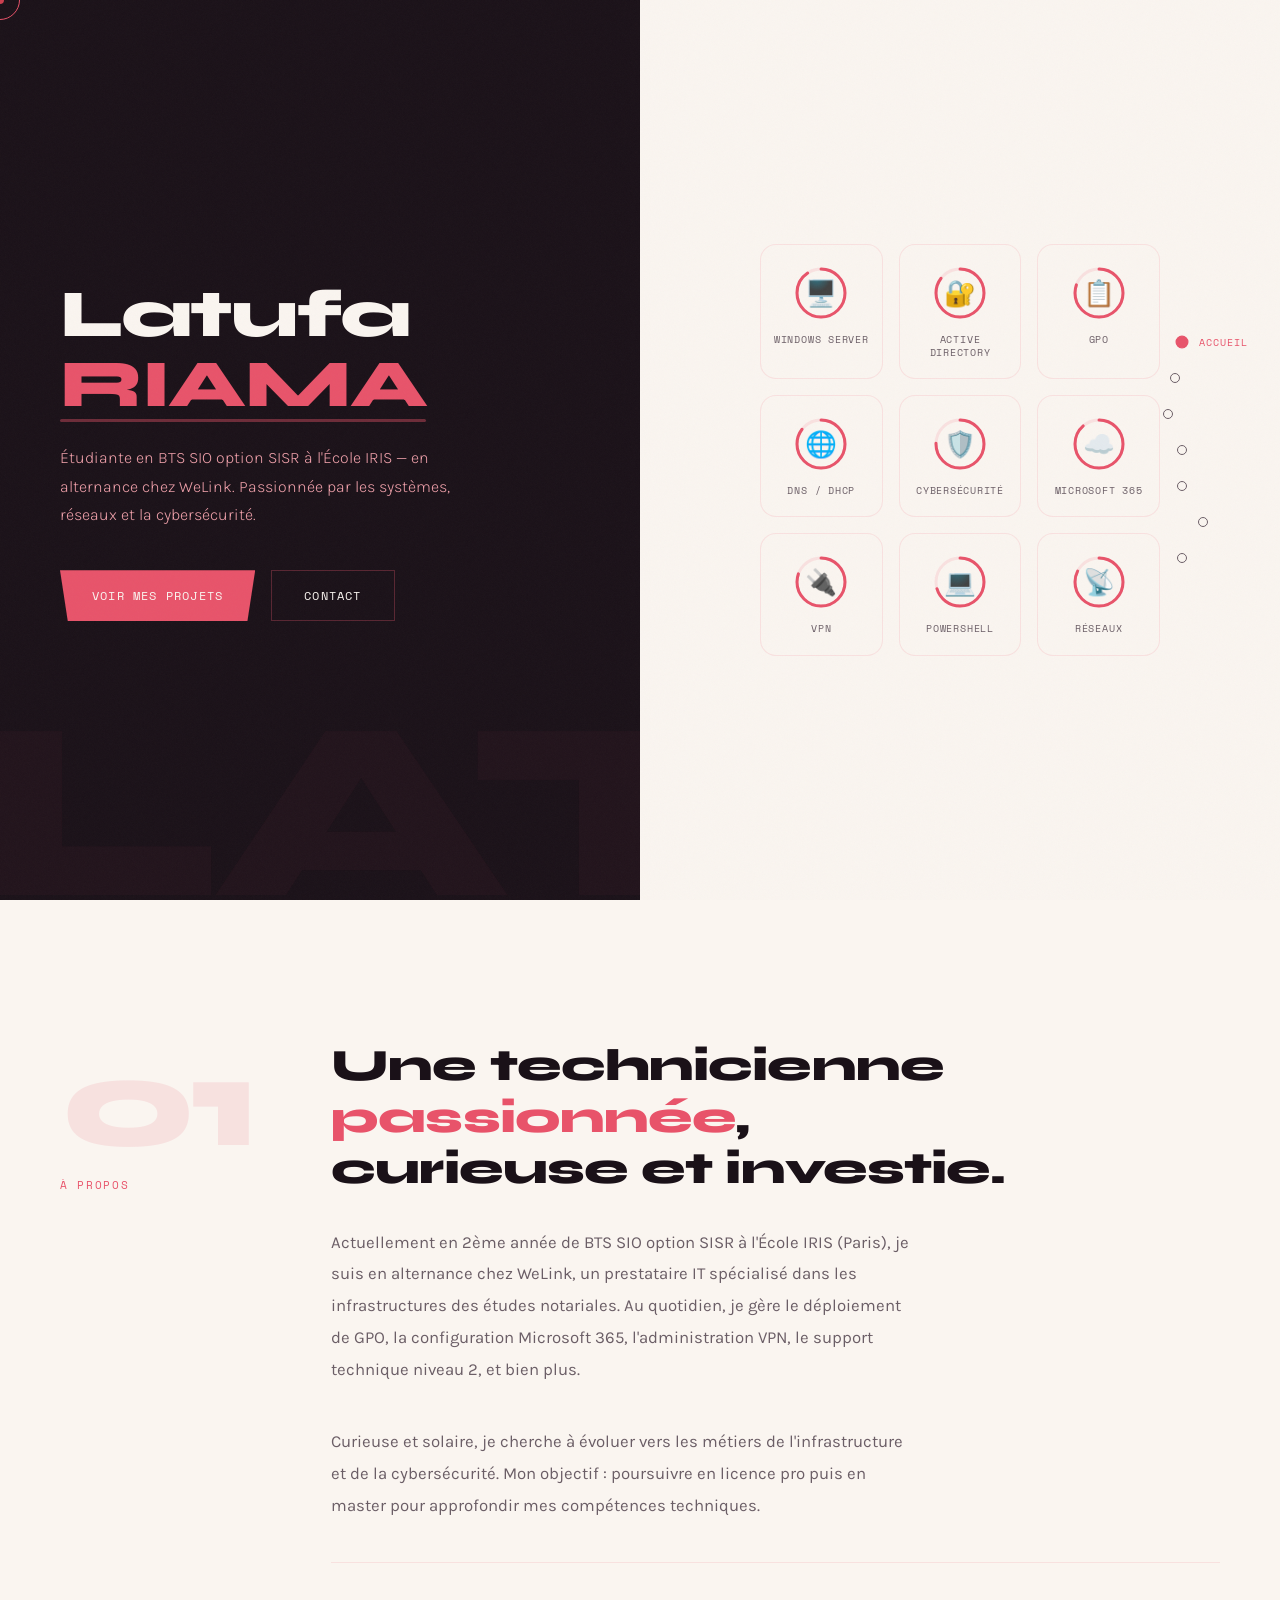
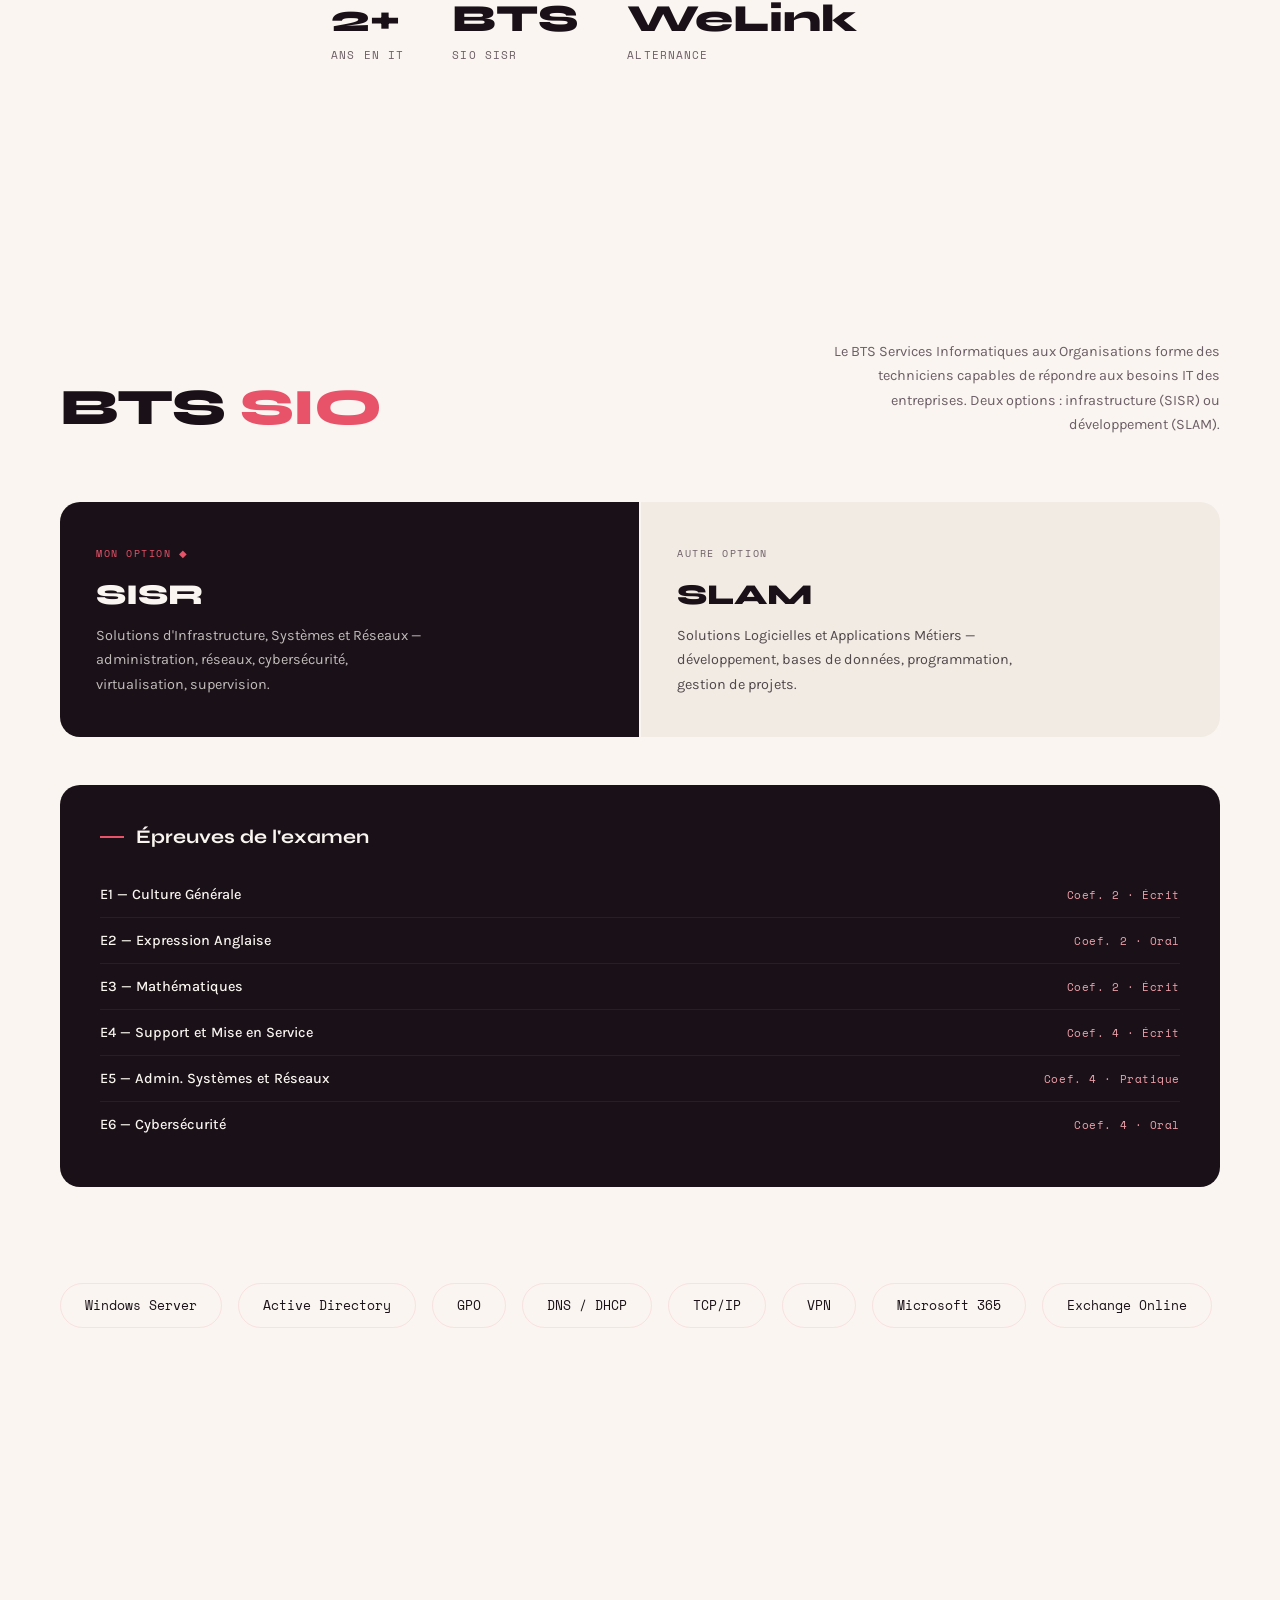
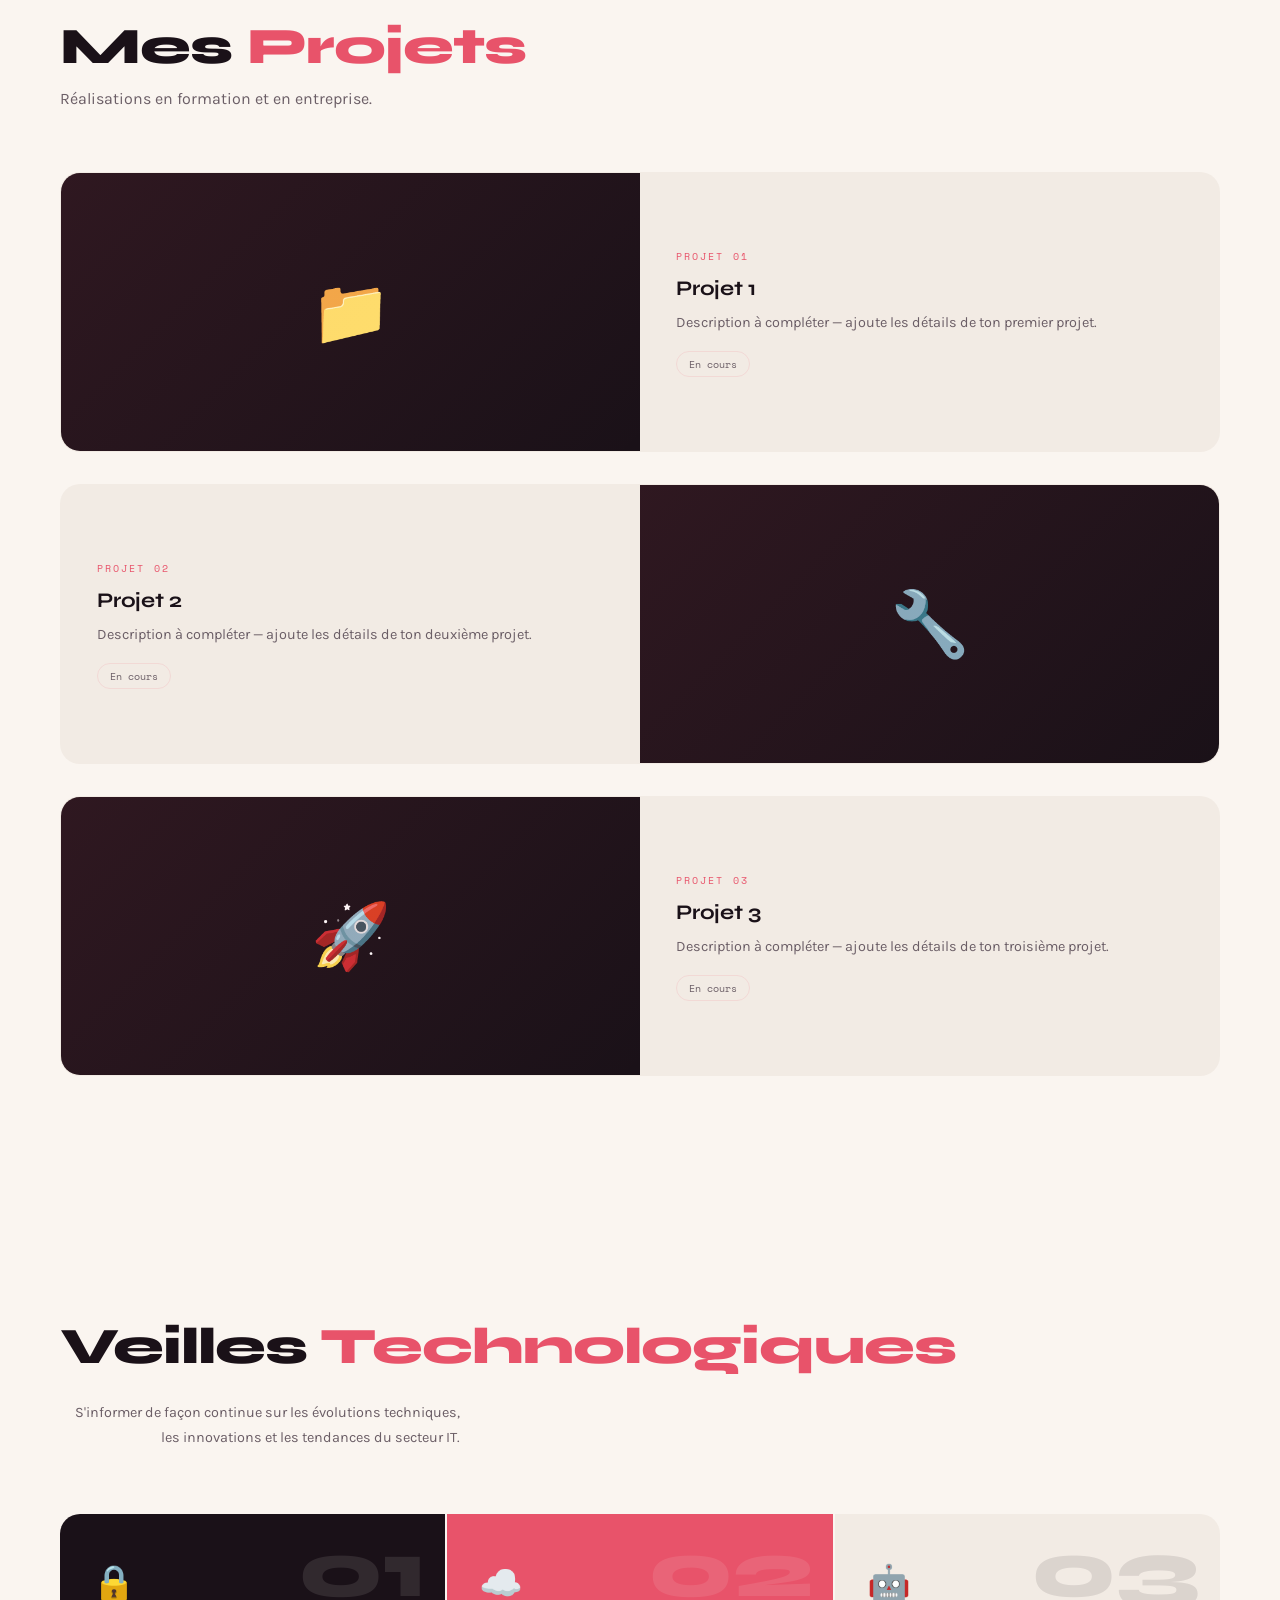
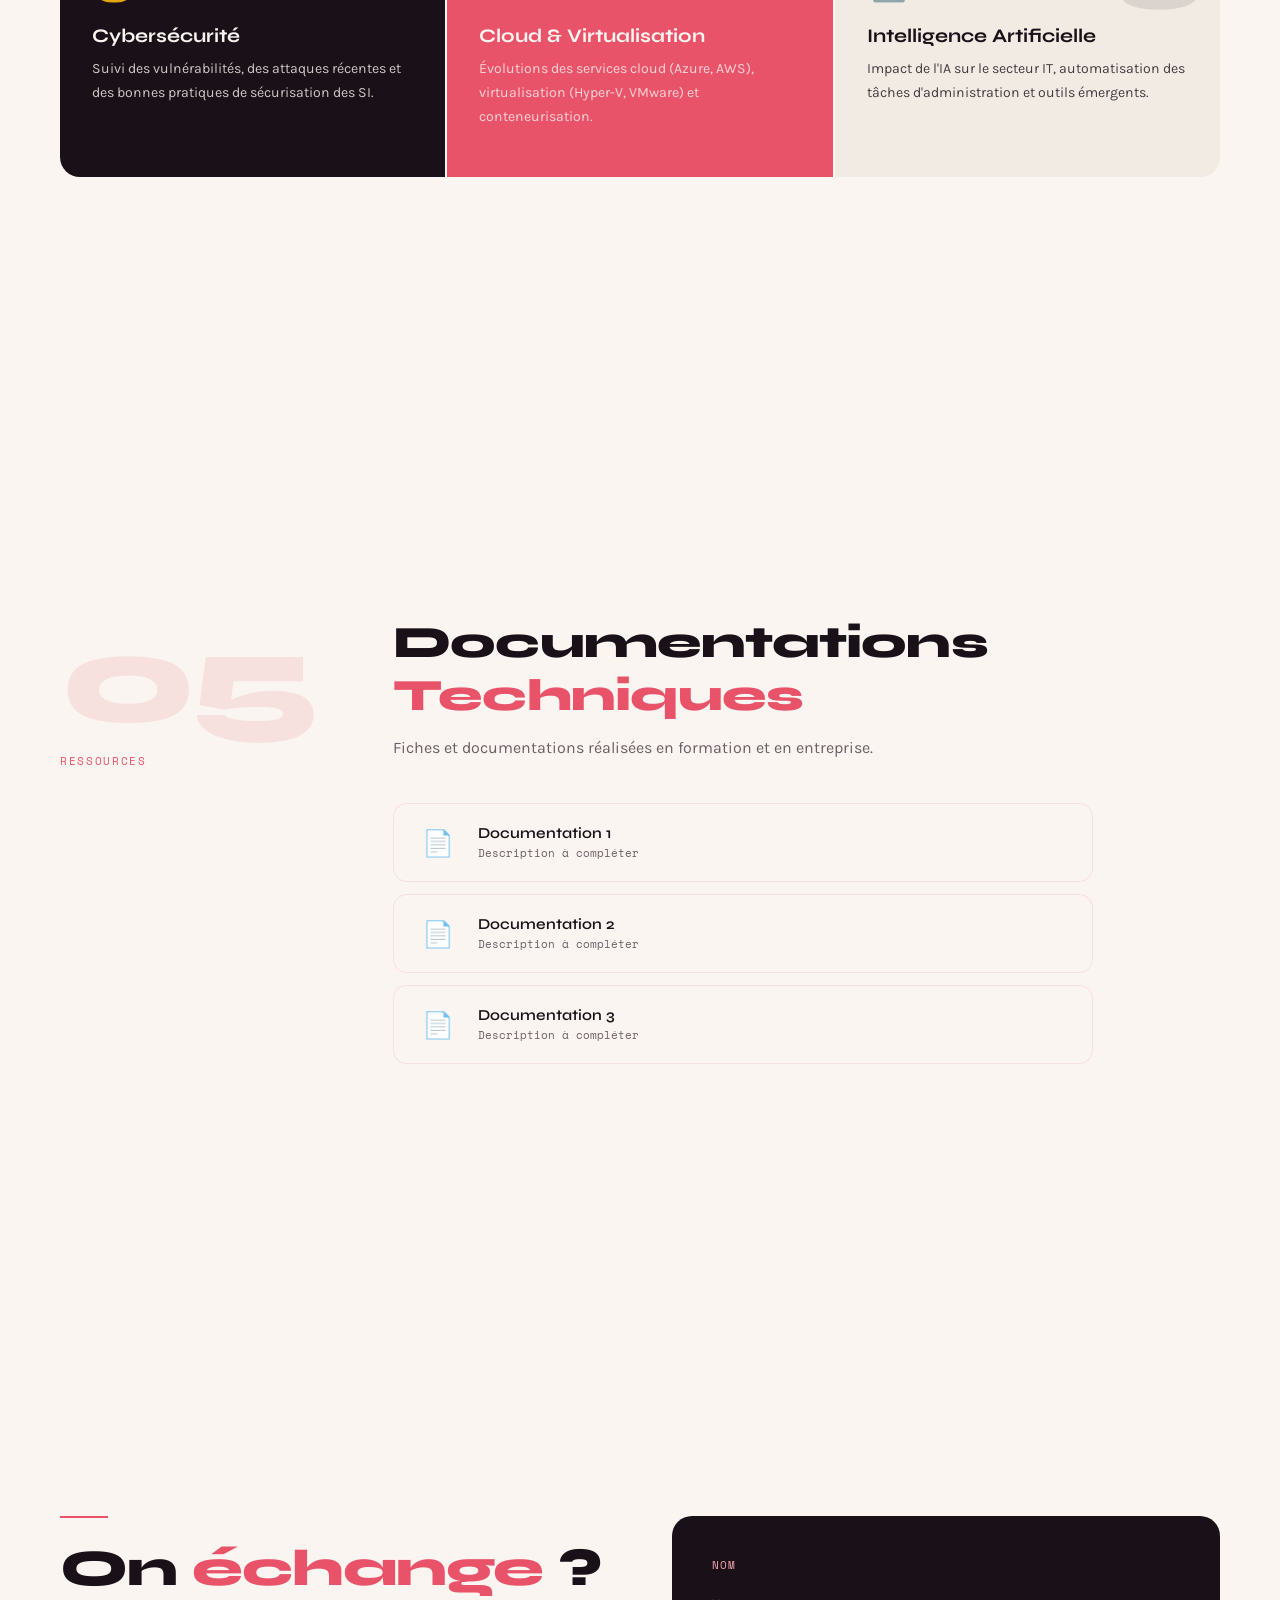
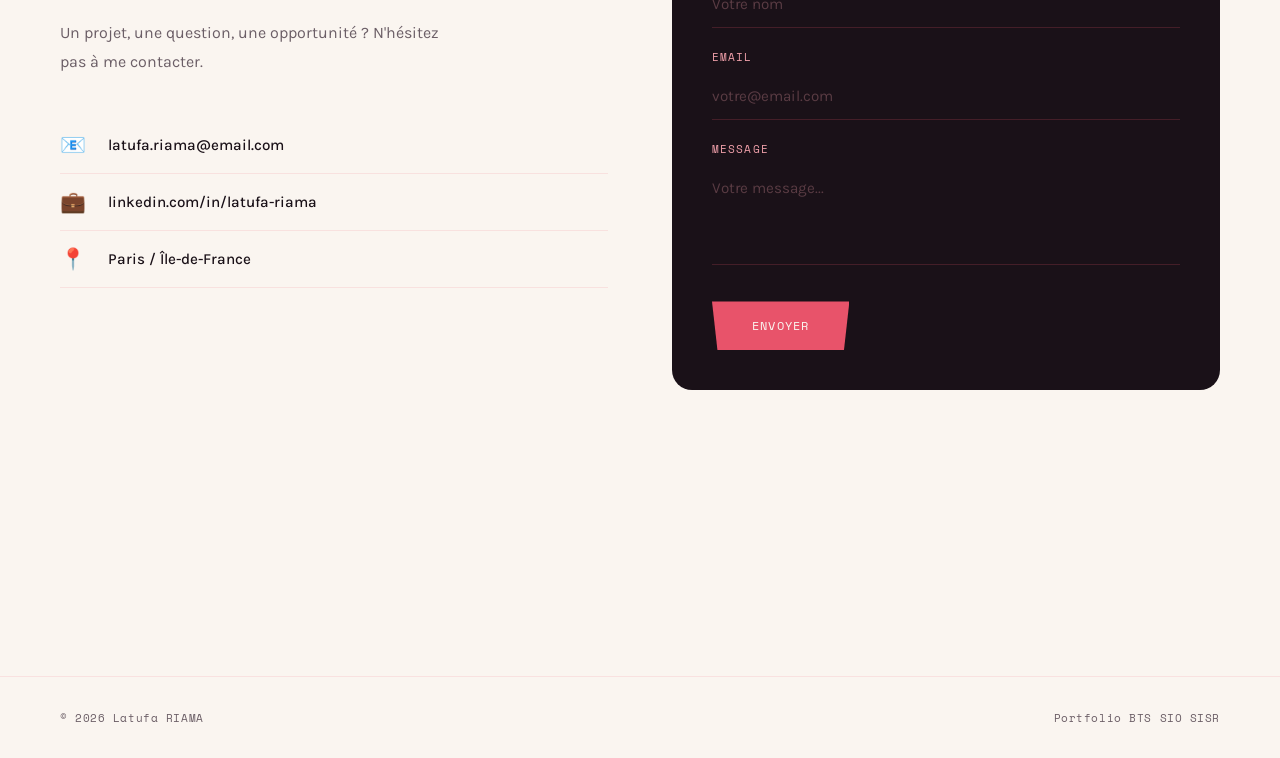
==== index.html @ 2c4bc655 "Rename portfolio_2.html to index.html" ====
<!DOCTYPE html>
<html lang="fr">
<head>
<meta charset="UTF-8">
<meta name="viewport" content="width=device-width, initial-scale=1.0">
<title>Latufa RIAMA — Portfolio</title>
<link href="https://fonts.googleapis.com/css2?family=Syne:wght@400;500;600;700;800&family=Karla:ital,wght@0,300;0,400;0,500;0,600;0,700;1,400&family=Space+Mono:wght@400;700&display=swap" rel="stylesheet">
<style>
*,*::before,*::after{margin:0;padding:0;box-sizing:border-box}
:root{
  --ink:#1a1118;--cream:#faf5f0;--blush:#e8536a;--blush-soft:#f0a0aa;
  --rose-mist:rgba(232,83,106,0.06);--rose-wash:rgba(232,83,106,0.12);
  --warm:#d4a574;--slate:#6b5e66;--pale:#f2ebe4;
  --font-display:'Syne',sans-serif;--font-body:'Karla',sans-serif;--font-mono:'Space Mono',monospace;
}
html{scroll-behavior:smooth;cursor:none}
body{background:var(--cream);color:var(--ink);font-family:var(--font-body);overflow-x:hidden;position:relative}
body::after{content:'';position:fixed;inset:0;pointer-events:none;z-index:9999;
  background:url("data:image/svg+xml,%3Csvg viewBox='0 0 256 256' xmlns='http://www.w3.org/2000/svg'%3E%3Cfilter id='n'%3E%3CfeTurbulence type='fractalNoise' baseFrequency='0.9' numOctaves='4' stitchTiles='stitch'/%3E%3C/filter%3E%3Crect width='100%25' height='100%25' filter='url(%23n)' opacity='0.03'/%3E%3C/svg%3E");
  background-size:128px 128px}
::selection{background:var(--blush);color:var(--cream)}
a{text-decoration:none;color:inherit}

.cursor-dot{width:8px;height:8px;background:var(--blush);border-radius:50%;position:fixed;pointer-events:none;z-index:99999;transition:transform .1s;mix-blend-mode:difference}
.cursor-ring{width:40px;height:40px;border:1.5px solid var(--blush);border-radius:50%;position:fixed;pointer-events:none;z-index:99998;transition:transform .15s,width .3s,height .3s,border-color .3s;transform:translate(-50%,-50%)}
.cursor-ring.hover{width:64px;height:64px;border-color:var(--blush-soft);background:rgba(232,83,106,0.05)}



.side-nav{position:fixed;right:32px;top:50%;transform:translateY(-50%);z-index:999;display:flex;flex-direction:column;gap:20px;align-items:flex-end}
.side-nav-item{display:flex;align-items:center;gap:12px;cursor:pointer;flex-direction:row-reverse}
.side-nav-label{font-family:var(--font-mono);font-size:.65rem;letter-spacing:.1em;text-transform:uppercase;color:transparent;transition:all .4s;transform:translateX(8px)}
.side-nav-item:hover .side-nav-label,.side-nav-item.active .side-nav-label{color:var(--blush);transform:translateX(0)}
.side-nav-dot{width:10px;height:10px;border-radius:50%;border:1.5px solid var(--slate);transition:all .3s;position:relative}
.side-nav-item:hover .side-nav-dot,.side-nav-item.active .side-nav-dot{border-color:var(--blush);background:var(--blush);transform:scale(1.3)}
@media(max-width:900px){.side-nav{display:none}}

.mobile-nav{display:none;position:fixed;bottom:20px;left:50%;transform:translateX(-50%);z-index:1000;background:var(--ink);border-radius:100px;padding:8px 12px;gap:4px;border:1px solid rgba(232,83,106,0.2);backdrop-filter:blur(20px)}
.mobile-nav a{font-family:var(--font-mono);font-size:.6rem;letter-spacing:.05em;text-transform:uppercase;color:var(--blush-soft);padding:8px 12px;border-radius:100px;transition:all .3s}
.mobile-nav a.active{background:var(--blush);color:var(--cream)}
@media(max-width:900px){.mobile-nav{display:flex}}

section{min-height:100vh;position:relative;padding:140px 60px 100px}
@media(max-width:768px){section{padding:120px 24px 80px}}

.hero{display:grid;grid-template-columns:1fr 1fr;min-height:100vh;padding:0;overflow:hidden}
@media(max-width:900px){.hero{grid-template-columns:1fr;min-height:auto;padding-top:60px}}
.hero-left{background:var(--ink);display:flex;flex-direction:column;justify-content:center;padding:80px 60px;position:relative;overflow:hidden}
@media(max-width:768px){.hero-left{padding:100px 28px 60px}}
.hero-left::before{content:'LATUFA';position:absolute;bottom:-40px;left:-20px;font-family:var(--font-display);font-size:clamp(8rem,20vw,16rem);font-weight:800;color:rgba(232,83,106,0.04);line-height:1;pointer-events:none;letter-spacing:-.03em}

.hero-name{font-family:var(--font-display);font-size:clamp(2.4rem,5.5vw,4.2rem);font-weight:800;color:var(--cream);line-height:1.05;letter-spacing:-.02em;margin-bottom:24px}
.hero-name em{font-style:normal;color:var(--blush);position:relative}
.hero-name em::after{content:'';position:absolute;bottom:2px;left:0;right:0;height:3px;background:var(--blush);opacity:.4;border-radius:2px}
.hero-sub{font-family:var(--font-body);font-size:1rem;color:var(--blush-soft);line-height:1.8;max-width:420px;margin-bottom:40px;font-weight:300}
.hero-ctas{display:flex;gap:16px;flex-wrap:wrap}
.btn{font-family:var(--font-mono);font-size:.75rem;letter-spacing:.1em;text-transform:uppercase;padding:16px 32px;border:none;cursor:pointer;transition:all .4s;position:relative;overflow:hidden}
.btn-fill{background:var(--blush);color:var(--cream);clip-path:polygon(0 0,100% 0,96% 100%,4% 100%)}
.btn-fill:hover{background:var(--blush-soft);transform:translateY(-2px)}
.btn-ghost{background:transparent;color:var(--cream);border:1px solid rgba(232,83,106,0.3)}
.btn-ghost:hover{border-color:var(--blush);color:var(--blush)}

.hero-right{background:var(--cream);display:flex;align-items:center;justify-content:center;position:relative;overflow:hidden;min-height:50vh;padding:40px}
.skills-grid{display:grid;grid-template-columns:repeat(3,1fr);gap:16px;width:100%;max-width:400px}
.skill-cell{display:flex;flex-direction:column;align-items:center;gap:12px;padding:20px 12px;border-radius:16px;border:1px solid var(--rose-wash);background:var(--cream);transition:all .4s;cursor:default;position:relative;overflow:hidden}
.skill-cell:hover{background:var(--ink);border-color:var(--ink);transform:translateY(-6px);box-shadow:0 16px 32px rgba(26,17,24,0.1)}
.skill-cell:hover .skill-cell-label{color:var(--cream)}
.skill-cell:hover .skill-cell-icon{transform:scale(1.15)}
.skill-cell:hover .circle-progress{stroke:var(--blush-soft)}
.skill-cell-icon{font-size:1.6rem;transition:transform .4s;position:absolute;top:50%;left:50%;transform:translate(-50%,-50%);z-index:2}
.skill-cell-ring{position:relative;width:56px;height:56px}
.skill-cell-ring svg{width:56px;height:56px;transform:rotate(-90deg)}
.circle-bg{fill:none;stroke:var(--rose-wash);stroke-width:3}
.circle-progress{fill:none;stroke:var(--blush);stroke-width:3;stroke-linecap:round;transition:stroke-dashoffset 1.2s cubic-bezier(0.16,1,0.3,1),stroke .3s}
.skill-cell-label{font-family:var(--font-mono);font-size:.6rem;letter-spacing:.08em;text-transform:uppercase;color:var(--slate);text-align:center;transition:color .3s;line-height:1.3}
.skill-cell-pct{font-family:var(--font-display);font-size:.7rem;font-weight:700;color:var(--blush);position:absolute;top:50%;left:50%;transform:translate(-50%,-50%);opacity:0;transition:opacity .3s}
.skill-cell:hover .skill-cell-pct{opacity:1}
.skill-cell:hover .skill-cell-icon{opacity:0;transform:translate(-50%,-50%) scale(0.5)}
@media(max-width:900px){.hero-right{padding:40px 24px;min-height:auto}.skills-grid{max-width:340px}}

.about-layout{display:grid;grid-template-columns:auto 1fr;gap:80px;align-items:start}
@media(max-width:900px){.about-layout{grid-template-columns:1fr;gap:40px}}
.about-sidebar{position:sticky;top:180px}
.about-num{font-family:var(--font-display);font-size:8rem;font-weight:800;color:var(--rose-wash);line-height:1;letter-spacing:-.05em}
.about-tag{font-family:var(--font-mono);font-size:.7rem;letter-spacing:.15em;text-transform:uppercase;color:var(--blush);margin-top:8px}
.about-content h2{font-family:var(--font-display);font-size:clamp(1.8rem,4vw,2.8rem);font-weight:800;line-height:1.15;margin-bottom:32px;letter-spacing:-.02em}
.about-content h2 span{color:var(--blush)}
.about-text{color:var(--slate);font-size:1.05rem;line-height:1.9;max-width:580px;margin-bottom:40px}
.stat-row{display:flex;gap:48px;flex-wrap:wrap;padding-top:32px;border-top:1px solid var(--rose-wash)}
.stat-item .stat-num{font-family:var(--font-display);font-size:2.4rem;font-weight:800;color:var(--ink)}
.stat-item .stat-label{font-family:var(--font-mono);font-size:.7rem;letter-spacing:.1em;text-transform:uppercase;color:var(--slate);margin-top:4px}

.bts-header{display:flex;justify-content:space-between;align-items:flex-end;margin-bottom:64px;flex-wrap:wrap;gap:24px}
.bts-header h2{font-family:var(--font-display);font-size:clamp(2rem,4.5vw,3.2rem);font-weight:800;letter-spacing:-.02em}
.bts-header h2 span{color:var(--blush)}
.bts-explain{max-width:400px;font-size:.9rem;color:var(--slate);line-height:1.7;text-align:right}
@media(max-width:768px){.bts-explain{text-align:left}}
.options-row{display:grid;grid-template-columns:1fr 1fr;gap:2px;margin-bottom:48px;border-radius:20px;overflow:hidden}
@media(max-width:768px){.options-row{grid-template-columns:1fr}}
.opt-card{padding:40px 36px;transition:all .5s;cursor:default;position:relative}
.opt-card.mine{background:var(--ink);color:var(--cream)}
.opt-card.other{background:var(--pale);color:var(--ink)}
.opt-badge{font-family:var(--font-mono);font-size:.65rem;letter-spacing:.15em;text-transform:uppercase;margin-bottom:16px;display:inline-block}
.opt-card.mine .opt-badge{color:var(--blush)}
.opt-card.other .opt-badge{color:var(--slate)}
.opt-name{font-family:var(--font-display);font-size:1.8rem;font-weight:800;margin-bottom:12px}
.opt-desc{font-size:.9rem;line-height:1.7;opacity:.75;max-width:340px}
.epreuves-wrap{background:var(--ink);border-radius:20px;padding:40px;color:var(--cream)}
.epreuves-title{font-family:var(--font-display);font-weight:700;font-size:1.2rem;margin-bottom:24px;display:flex;align-items:center;gap:12px}
.epreuves-title::before{content:'';width:24px;height:2px;background:var(--blush)}
.epreuve-row{display:flex;justify-content:space-between;align-items:center;padding:14px 0;border-bottom:1px solid rgba(255,255,255,0.06)}
.epreuve-row:last-child{border:none}
.epreuve-name{font-family:var(--font-body);font-weight:500;font-size:.9rem}
.epreuve-meta{font-family:var(--font-mono);font-size:.7rem;color:var(--blush-soft);letter-spacing:.05em}

.skills-section{padding:48px 0;overflow:hidden;margin-top:48px}
.skills-track{display:flex;gap:16px;animation:skillsScroll 25s linear infinite;width:max-content}
.skills-track:hover{animation-play-state:paused}
.skill-tag{font-family:var(--font-mono);font-size:.8rem;padding:12px 24px;border-radius:100px;white-space:nowrap;border:1px solid var(--rose-wash);color:var(--ink);transition:all .3s;cursor:default;background:transparent}
.skill-tag:hover{background:var(--blush);color:var(--cream);border-color:var(--blush);transform:scale(1.05)}
@keyframes skillsScroll{0%{transform:translateX(0)}100%{transform:translateX(-50%)}}

.projects-header{margin-bottom:64px}
.projects-header h2{font-family:var(--font-display);font-size:clamp(2rem,4.5vw,3.2rem);font-weight:800;letter-spacing:-.02em;margin-bottom:12px}
.projects-header h2 span{color:var(--blush)}
.projects-header p{color:var(--slate);font-size:1rem;max-width:480px}
.project-grid{display:grid;gap:32px}
.project-card{display:grid;grid-template-columns:1fr 1fr;background:var(--pale);border-radius:20px;overflow:hidden;transition:all .5s;cursor:default;border:1px solid transparent;min-height:280px}
.project-card:hover{border-color:var(--blush-soft);transform:translateY(-4px);box-shadow:0 24px 48px rgba(26,17,24,0.08)}
@media(max-width:768px){.project-card{grid-template-columns:1fr}}
.project-card:nth-child(even){direction:rtl}
.project-card:nth-child(even) > *{direction:ltr}
.project-visual{background:var(--ink);display:flex;align-items:center;justify-content:center;font-size:4rem;position:relative;overflow:hidden;min-height:200px}
.project-visual::after{content:'';position:absolute;inset:0;background:linear-gradient(135deg,rgba(232,83,106,0.1),transparent);pointer-events:none}
.project-body{padding:36px;display:flex;flex-direction:column;justify-content:center}
.project-num{font-family:var(--font-mono);font-size:.65rem;letter-spacing:.2em;color:var(--blush);text-transform:uppercase;margin-bottom:12px}
.project-title{font-family:var(--font-display);font-weight:700;font-size:1.3rem;margin-bottom:10px;letter-spacing:-.01em}
.project-desc{color:var(--slate);font-size:.9rem;line-height:1.7;margin-bottom:16px}
.project-tags{display:flex;flex-wrap:wrap;gap:8px}
.project-tag{font-family:var(--font-mono);font-size:.65rem;padding:4px 12px;border-radius:100px;border:1px solid var(--rose-wash);color:var(--slate)}

.veilles-grid{display:grid;grid-template-columns:repeat(3,1fr);gap:2px;border-radius:20px;overflow:hidden}
@media(max-width:768px){.veilles-grid{grid-template-columns:1fr}}
.veille-item{padding:48px 32px;transition:all .5s;cursor:default;position:relative;overflow:hidden}
.veille-item:nth-child(1){background:var(--ink);color:var(--cream)}
.veille-item:nth-child(2){background:var(--blush);color:var(--cream)}
.veille-item:nth-child(3){background:var(--pale);color:var(--ink)}
.veille-item::before{content:'';position:absolute;top:-50%;left:-50%;width:200%;height:200%;background:radial-gradient(circle,rgba(255,255,255,0.05),transparent 60%);opacity:0;transition:opacity .5s;pointer-events:none}
.veille-item:hover::before{opacity:1}
.veille-num{font-family:var(--font-display);font-size:5rem;font-weight:800;opacity:.1;position:absolute;top:16px;right:20px;line-height:1}
.veille-icon{font-size:2.2rem;margin-bottom:20px;display:block}
.veille-name{font-family:var(--font-display);font-weight:700;font-size:1.2rem;margin-bottom:10px}
.veille-desc{font-size:.88rem;line-height:1.7;opacity:.8}

.docs-list{max-width:700px;display:flex;flex-direction:column;gap:12px}
.doc-row{display:flex;align-items:center;gap:20px;padding:20px 28px;border-radius:14px;border:1px solid var(--rose-wash);transition:all .4s;cursor:pointer;background:var(--cream)}
.doc-row:hover{background:var(--ink);color:var(--cream);border-color:var(--ink);transform:translateX(12px)}
.doc-row:hover .doc-meta{color:var(--blush-soft)}
.doc-emoji{font-size:1.6rem;min-width:36px}
.doc-name{font-family:var(--font-display);font-weight:600;font-size:.95rem}
.doc-meta{font-family:var(--font-mono);font-size:.7rem;color:var(--slate);margin-top:2px;transition:color .4s}

.contact-split{display:grid;grid-template-columns:1fr 1fr;gap:64px;align-items:start}
@media(max-width:900px){.contact-split{grid-template-columns:1fr;gap:40px}}
.contact-left h2{font-family:var(--font-display);font-size:clamp(2rem,4.5vw,3.2rem);font-weight:800;letter-spacing:-.02em;margin-bottom:20px}
.contact-left h2 span{color:var(--blush)}
.contact-left p{color:var(--slate);font-size:1rem;line-height:1.8;margin-bottom:40px;max-width:380px}
.contact-link{display:flex;align-items:center;gap:16px;padding:16px 0;border-bottom:1px solid var(--rose-wash);transition:all .3s;cursor:pointer}
.contact-link:hover{padding-left:12px;border-color:var(--blush)}
.contact-link-icon{font-size:1.3rem;min-width:32px}
.contact-link-text{font-family:var(--font-body);font-weight:500;font-size:.95rem}
.contact-right{background:var(--ink);border-radius:20px;padding:40px;color:var(--cream)}
.form-field{margin-bottom:20px}
.form-field label{display:block;font-family:var(--font-mono);font-size:.7rem;letter-spacing:.1em;text-transform:uppercase;color:var(--blush-soft);margin-bottom:8px}
.form-field input,.form-field textarea{width:100%;padding:14px 0;border:none;border-bottom:1px solid rgba(232,83,106,0.2);background:transparent;color:var(--cream);font-family:var(--font-body);font-size:.95rem;outline:none;transition:border-color .3s}
.form-field input:focus,.form-field textarea:focus{border-color:var(--blush)}
.form-field textarea{min-height:100px;resize:none}
.form-field input::placeholder,.form-field textarea::placeholder{color:rgba(240,160,170,0.3)}
.btn-send{font-family:var(--font-mono);font-size:.75rem;letter-spacing:.1em;text-transform:uppercase;padding:16px 40px;background:var(--blush);color:var(--cream);border:none;cursor:pointer;transition:all .3s;margin-top:12px;clip-path:polygon(0 0,100% 0,96% 100%,4% 100%)}
.btn-send:hover{background:var(--blush-soft);transform:translateY(-2px)}

.section-line{width:48px;height:2px;background:var(--blush);margin-bottom:20px}

.footer{display:flex;justify-content:space-between;align-items:center;padding:32px 60px;border-top:1px solid var(--rose-wash);font-family:var(--font-mono);font-size:.7rem;color:var(--slate);letter-spacing:.05em}
@media(max-width:768px){.footer{flex-direction:column;gap:12px;padding:24px;text-align:center}}

.reveal{opacity:0;transform:translateY(50px);transition:all .9s cubic-bezier(0.16,1,0.3,1)}
.reveal.vis{opacity:1;transform:translateY(0)}
.reveal.from-left{transform:translateX(-60px)}
.reveal.from-left.vis{transform:translateX(0)}
.reveal.from-right{transform:translateX(60px)}
.reveal.from-right.vis{transform:translateX(0)}
.d1{transition-delay:.12s}.d2{transition-delay:.24s}.d3{transition-delay:.36s}
</style>
</head>
<body>

<div class="cursor-dot" id="cursorDot"></div>
<div class="cursor-ring" id="cursorRing"></div>



<nav class="side-nav" id="sideNav">
  <div class="side-nav-item active" onclick="goTo('accueil')"><span class="side-nav-label">Accueil</span><div class="side-nav-dot"></div></div>
  <div class="side-nav-item" onclick="goTo('apropos')"><span class="side-nav-label">À propos</span><div class="side-nav-dot"></div></div>
  <div class="side-nav-item" onclick="goTo('btssio')"><span class="side-nav-label">Formation</span><div class="side-nav-dot"></div></div>
  <div class="side-nav-item" onclick="goTo('projets')"><span class="side-nav-label">Projets</span><div class="side-nav-dot"></div></div>
  <div class="side-nav-item" onclick="goTo('veilles')"><span class="side-nav-label">Veilles</span><div class="side-nav-dot"></div></div>
  <div class="side-nav-item" onclick="goTo('docs')"><span class="side-nav-label">Docs</span><div class="side-nav-dot"></div></div>
  <div class="side-nav-item" onclick="goTo('contact')"><span class="side-nav-label">Contact</span><div class="side-nav-dot"></div></div>
</nav>

<nav class="mobile-nav" id="mobileNav">
  <a href="#accueil" class="active">Accueil</a>
  <a href="#btssio">BTS</a>
  <a href="#projets">Projets</a>
  <a href="#veilles">Veilles</a>
  <a href="#contact">Contact</a>
</nav>

<!-- HERO -->
<section id="accueil" class="hero">
  <div class="hero-left">
    <h1 class="hero-name">Latufa<br><em>RIAMA</em></h1>
    <p class="hero-sub">Étudiante en BTS SIO option SISR à l'École IRIS — en alternance chez WeLink. Passionnée par les systèmes, réseaux et la cybersécurité.</p>
    <div class="hero-ctas">
      <button class="btn btn-fill" onclick="goTo('projets')">Voir mes projets</button>
      <button class="btn btn-ghost" onclick="goTo('contact')">Contact</button>
    </div>
  </div>
  <div class="hero-right">
    <div class="skills-grid" id="heroSkills"></div>
  </div>
</section>

<!-- À PROPOS -->
<section id="apropos">
  <div class="about-layout">
    <div class="about-sidebar reveal from-left">
      <div class="about-num">01</div>
      <div class="about-tag">À propos</div>
    </div>
    <div class="about-content">
      <h2 class="reveal">Une technicienne <span>passionnée</span>,<br>curieuse et investie.</h2>
      <p class="about-text reveal d1">Actuellement en 2ème année de BTS SIO option SISR à l'École IRIS (Paris), je suis en alternance chez WeLink, un prestataire IT spécialisé dans les infrastructures des études notariales. Au quotidien, je gère le déploiement de GPO, la configuration Microsoft 365, l'administration VPN, le support technique niveau 2, et bien plus.</p>
      <p class="about-text reveal d2">Curieuse et solaire, je cherche à évoluer vers les métiers de l'infrastructure et de la cybersécurité. Mon objectif : poursuivre en licence pro puis en master pour approfondir mes compétences techniques.</p>
      <div class="stat-row reveal d3">
        <div class="stat-item"><div class="stat-num">2+</div><div class="stat-label">Ans en IT</div></div>
        <div class="stat-item"><div class="stat-num">BTS</div><div class="stat-label">SIO SISR</div></div>
        <div class="stat-item"><div class="stat-num">WeLink</div><div class="stat-label">Alternance</div></div>
      </div>
    </div>
  </div>
</section>

<!-- BTS SIO -->
<section id="btssio">
  <div class="bts-header reveal">
    <h2>BTS <span>SIO</span></h2>
    <p class="bts-explain">Le BTS Services Informatiques aux Organisations forme des techniciens capables de répondre aux besoins IT des entreprises. Deux options : infrastructure (SISR) ou développement (SLAM).</p>
  </div>
  <div class="options-row reveal">
    <div class="opt-card mine"><div class="opt-badge">Mon option ◆</div><div class="opt-name">SISR</div><p class="opt-desc">Solutions d'Infrastructure, Systèmes et Réseaux — administration, réseaux, cybersécurité, virtualisation, supervision.</p></div>
    <div class="opt-card other"><div class="opt-badge">Autre option</div><div class="opt-name">SLAM</div><p class="opt-desc">Solutions Logicielles et Applications Métiers — développement, bases de données, programmation, gestion de projets.</p></div>
  </div>
  <div class="epreuves-wrap reveal">
    <div class="epreuves-title">Épreuves de l'examen</div>
    <div class="epreuve-row"><span class="epreuve-name">E1 — Culture Générale</span><span class="epreuve-meta">Coef. 2 · Écrit</span></div>
    <div class="epreuve-row"><span class="epreuve-name">E2 — Expression Anglaise</span><span class="epreuve-meta">Coef. 2 · Oral</span></div>
    <div class="epreuve-row"><span class="epreuve-name">E3 — Mathématiques</span><span class="epreuve-meta">Coef. 2 · Écrit</span></div>
    <div class="epreuve-row"><span class="epreuve-name">E4 — Support et Mise en Service</span><span class="epreuve-meta">Coef. 4 · Écrit</span></div>
    <div class="epreuve-row"><span class="epreuve-name">E5 — Admin. Systèmes et Réseaux</span><span class="epreuve-meta">Coef. 4 · Pratique</span></div>
    <div class="epreuve-row"><span class="epreuve-name">E6 — Cybersécurité</span><span class="epreuve-meta">Coef. 4 · Oral</span></div>
  </div>
  <div class="skills-section"><div class="skills-track" id="skillsTrack"></div></div>
</section>

<!-- PROJETS -->
<section id="projets">
  <div class="projects-header reveal">
    <h2>Mes <span>Projets</span></h2>
    <p>Réalisations en formation et en entreprise.</p>
  </div>
  <div class="project-grid">
    <div class="project-card reveal">
      <div class="project-visual">📁</div>
      <div class="project-body"><div class="project-num">Projet 01</div><div class="project-title">Projet 1</div><p class="project-desc">Description à compléter — ajoute les détails de ton premier projet.</p><div class="project-tags"><span class="project-tag">En cours</span></div></div>
    </div>
    <div class="project-card reveal">
      <div class="project-visual">🔧</div>
      <div class="project-body"><div class="project-num">Projet 02</div><div class="project-title">Projet 2</div><p class="project-desc">Description à compléter — ajoute les détails de ton deuxième projet.</p><div class="project-tags"><span class="project-tag">En cours</span></div></div>
    </div>
    <div class="project-card reveal">
      <div class="project-visual">🚀</div>
      <div class="project-body"><div class="project-num">Projet 03</div><div class="project-title">Projet 3</div><p class="project-desc">Description à compléter — ajoute les détails de ton troisième projet.</p><div class="project-tags"><span class="project-tag">En cours</span></div></div>
    </div>
  </div>
</section>

<!-- VEILLES -->
<section id="veilles">
  <div class="bts-header reveal">
    <h2>Veilles <span>Technologiques</span></h2>
    <p class="bts-explain">S'informer de façon continue sur les évolutions techniques, les innovations et les tendances du secteur IT.</p>
  </div>
  <div class="veilles-grid reveal">
    <div class="veille-item"><div class="veille-num">01</div><span class="veille-icon">🔒</span><div class="veille-name">Cybersécurité</div><p class="veille-desc">Suivi des vulnérabilités, des attaques récentes et des bonnes pratiques de sécurisation des SI.</p></div>
    <div class="veille-item"><div class="veille-num">02</div><span class="veille-icon">☁️</span><div class="veille-name">Cloud & Virtualisation</div><p class="veille-desc">Évolutions des services cloud (Azure, AWS), virtualisation (Hyper-V, VMware) et conteneurisation.</p></div>
    <div class="veille-item"><div class="veille-num">03</div><span class="veille-icon">🤖</span><div class="veille-name">Intelligence Artificielle</div><p class="veille-desc">Impact de l'IA sur le secteur IT, automatisation des tâches d'administration et outils émergents.</p></div>
  </div>
</section>

<!-- DOCS -->
<section id="docs">
  <div class="about-layout">
    <div class="about-sidebar reveal from-left">
      <div class="about-num">05</div>
      <div class="about-tag">Ressources</div>
    </div>
    <div>
      <h2 class="reveal" style="font-family:var(--font-display);font-size:clamp(1.8rem,4vw,2.8rem);font-weight:800;letter-spacing:-.02em;margin-bottom:12px">Documentations <span style="color:var(--blush)">Techniques</span></h2>
      <p class="reveal d1" style="color:var(--slate);font-size:1rem;line-height:1.8;margin-bottom:40px;max-width:480px">Fiches et documentations réalisées en formation et en entreprise.</p>
      <div class="docs-list">
        <div class="doc-row reveal d1"><span class="doc-emoji">📄</span><div><div class="doc-name">Documentation 1</div><div class="doc-meta">Description à compléter</div></div></div>
        <div class="doc-row reveal d2"><span class="doc-emoji">📄</span><div><div class="doc-name">Documentation 2</div><div class="doc-meta">Description à compléter</div></div></div>
        <div class="doc-row reveal d3"><span class="doc-emoji">📄</span><div><div class="doc-name">Documentation 3</div><div class="doc-meta">Description à compléter</div></div></div>
      </div>
    </div>
  </div>
</section>

<!-- CONTACT -->
<section id="contact">
  <div class="contact-split">
    <div class="contact-left reveal">
      <div class="section-line"></div>
      <h2>On <span>échange</span> ?</h2>
      <p>Un projet, une question, une opportunité ? N'hésitez pas à me contacter.</p>
      <div class="contact-link"><span class="contact-link-icon">📧</span><span class="contact-link-text">latufa.riama@email.com</span></div>
      <div class="contact-link"><span class="contact-link-icon">💼</span><span class="contact-link-text">linkedin.com/in/latufa-riama</span></div>
      <div class="contact-link"><span class="contact-link-icon">📍</span><span class="contact-link-text">Paris / Île-de-France</span></div>
    </div>
    <div class="contact-right reveal d1">
      <div class="form-field"><label>Nom</label><input type="text" placeholder="Votre nom"></div>
      <div class="form-field"><label>Email</label><input type="email" placeholder="votre@email.com"></div>
      <div class="form-field"><label>Message</label><textarea placeholder="Votre message..."></textarea></div>
      <button class="btn-send">Envoyer</button>
    </div>
  </div>
</section>

<footer class="footer">
  <span>© 2026 Latufa RIAMA</span>
  <span>Portfolio BTS SIO SISR</span>
</footer>

<script>
const dot=document.getElementById('cursorDot'),ring=document.getElementById('cursorRing');
let mx=0,my=0,rx=0,ry=0;
document.addEventListener('mousemove',e=>{mx=e.clientX;my=e.clientY});
function animCursor(){rx+=(mx-rx)*.15;ry+=(my-ry)*.15;dot.style.left=mx+'px';dot.style.top=my+'px';dot.style.transform='translate(-50%,-50%)';ring.style.left=rx+'px';ring.style.top=ry+'px';requestAnimationFrame(animCursor)}
animCursor();
document.querySelectorAll('button,a,.project-card,.doc-row,.veille-item,.skill-tag,.contact-link,.hero-card').forEach(el=>{el.addEventListener('mouseenter',()=>ring.classList.add('hover'));el.addEventListener('mouseleave',()=>ring.classList.remove('hover'))});
if('ontouchstart' in window){dot.style.display='none';ring.style.display='none';document.documentElement.style.cursor='auto'}



const skills=['Windows Server','Active Directory','GPO','DNS / DHCP','TCP/IP','VPN','Microsoft 365','Exchange Online','VMware','Hyper-V','Linux','Cisco','Pare-feu','PowerShell','Bash','Python','Autotask','GLPI','Zabbix','Veeam','Cybersécurité','Azure AD'];
const sTrack=document.getElementById('skillsTrack');
[...skills,...skills].forEach(s=>{const tag=document.createElement('span');tag.className='skill-tag';tag.textContent=s;sTrack.appendChild(tag)});

// ── Hero skills grid ──
const heroSkills=[
  {icon:'🖥️',label:'Windows Server',pct:90},
  {icon:'🔐',label:'Active Directory',pct:85},
  {icon:'📋',label:'GPO',pct:80},
  {icon:'🌐',label:'DNS / DHCP',pct:85},
  {icon:'🛡️',label:'Cybersécurité',pct:75},
  {icon:'☁️',label:'Microsoft 365',pct:88},
  {icon:'🔌',label:'VPN',pct:80},
  {icon:'💻',label:'PowerShell',pct:70},
  {icon:'📡',label:'Réseaux',pct:82}
];
const heroGrid=document.getElementById('heroSkills');
const circumference=2*Math.PI*24;
heroSkills.forEach((s,i)=>{
  const offset=circumference-(s.pct/100)*circumference;
  const cell=document.createElement('div');
  cell.className='skill-cell';
  cell.style.transitionDelay=(i*0.06)+'s';
  cell.innerHTML=`
    <div class="skill-cell-ring">
      <svg viewBox="0 0 56 56">
        <circle class="circle-bg" cx="28" cy="28" r="24"/>
        <circle class="circle-progress" cx="28" cy="28" r="24"
          stroke-dasharray="${circumference}"
          stroke-dashoffset="${circumference}"
          data-target="${offset}"/>
      </svg>
      <span class="skill-cell-icon">${s.icon}</span>
      <span class="skill-cell-pct">${s.pct}%</span>
    </div>
    <span class="skill-cell-label">${s.label}</span>`;
  heroGrid.appendChild(cell);
});
// Animate circles when visible
const circleObs=new IntersectionObserver(entries=>{
  entries.forEach(e=>{if(e.isIntersecting){
    document.querySelectorAll('.circle-progress').forEach(c=>{
      c.style.strokeDashoffset=c.dataset.target;
    });
    circleObs.disconnect();
  }});
},{threshold:0.3});
circleObs.observe(heroGrid);

function goTo(id){document.getElementById(id)?.scrollIntoView({behavior:'smooth'})}

const revealObs=new IntersectionObserver(entries=>{entries.forEach(e=>{if(e.isIntersecting)e.target.classList.add('vis')})},{threshold:0.08});
document.querySelectorAll('.reveal').forEach(el=>revealObs.observe(el));

const sectionIds=['accueil','apropos','btssio','projets','veilles','docs','contact'];
const navItems=document.querySelectorAll('.side-nav-item');
const mobileLinks=document.querySelectorAll('.mobile-nav a');
const navObs=new IntersectionObserver(entries=>{entries.forEach(e=>{if(e.isIntersecting){const idx=sectionIds.indexOf(e.target.id);navItems.forEach((n,i)=>n.classList.toggle('active',i===idx));mobileLinks.forEach(a=>a.classList.toggle('active',a.getAttribute('href')==='#'+e.target.id))}})},{rootMargin:'-35% 0px -60% 0px'});
sectionIds.forEach(id=>{const el=document.getElementById(id);if(el)navObs.observe(el)});
</script>
</body>
</html>
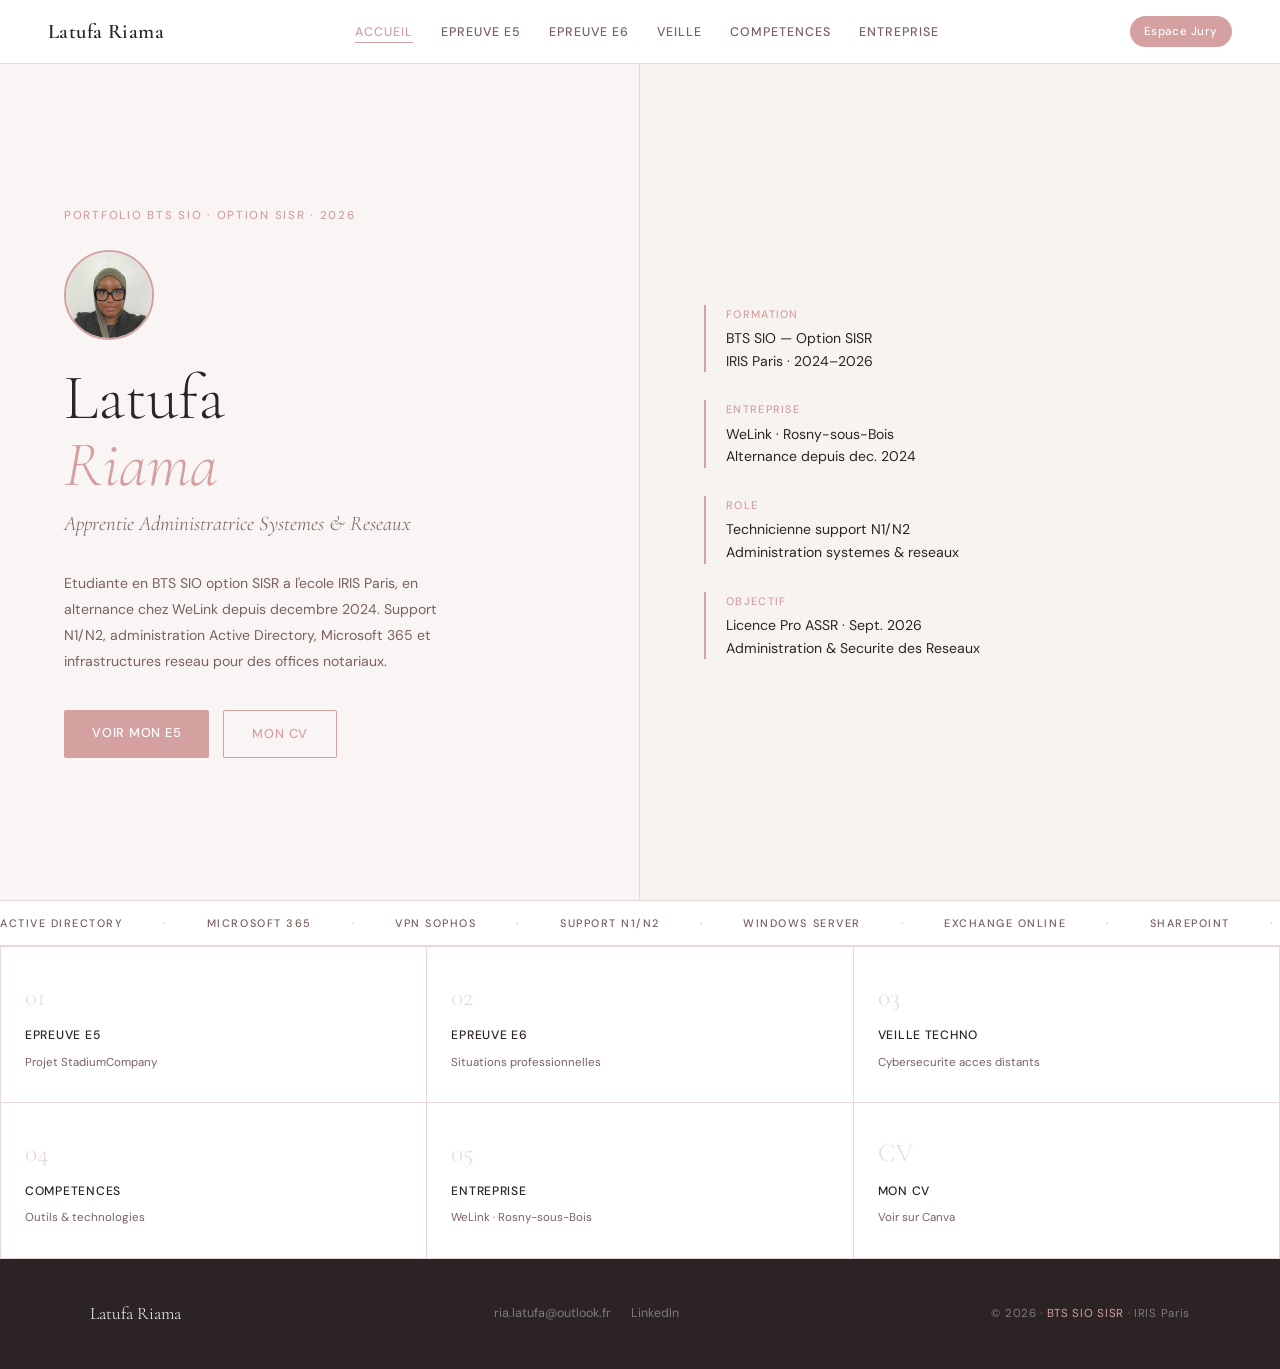
==== commit d5ce66d9: "Add files via upload" ====
--- a/index.html
+++ b/index.html
@@ -3,427 +3,257 @@
 <head>
 <meta charset="UTF-8">
 <meta name="viewport" content="width=device-width, initial-scale=1.0">
-<title>Latufa RIAMA — Portfolio</title>
-<link href="https://fonts.googleapis.com/css2?family=Syne:wght@400;500;600;700;800&family=Karla:ital,wght@0,300;0,400;0,500;0,600;0,700;1,400&family=Space+Mono:wght@400;700&display=swap" rel="stylesheet">
+<title>Latufa Riama — Portfolio BTS SIO SISR</title>
+<link rel="stylesheet" href="style.css">
 <style>
-*,*::before,*::after{margin:0;padding:0;box-sizing:border-box}
-:root{
-  --ink:#1a1118;--cream:#faf5f0;--blush:#e8536a;--blush-soft:#f0a0aa;
-  --rose-mist:rgba(232,83,106,0.06);--rose-wash:rgba(232,83,106,0.12);
-  --warm:#d4a574;--slate:#6b5e66;--pale:#f2ebe4;
-  --font-display:'Syne',sans-serif;--font-body:'Karla',sans-serif;--font-mono:'Space Mono',monospace;
-}
-html{scroll-behavior:smooth;cursor:none}
-body{background:var(--cream);color:var(--ink);font-family:var(--font-body);overflow-x:hidden;position:relative}
-body::after{content:'';position:fixed;inset:0;pointer-events:none;z-index:9999;
-  background:url("data:image/svg+xml,%3Csvg viewBox='0 0 256 256' xmlns='http://www.w3.org/2000/svg'%3E%3Cfilter id='n'%3E%3CfeTurbulence type='fractalNoise' baseFrequency='0.9' numOctaves='4' stitchTiles='stitch'/%3E%3C/filter%3E%3Crect width='100%25' height='100%25' filter='url(%23n)' opacity='0.03'/%3E%3C/svg%3E");
-  background-size:128px 128px}
-::selection{background:var(--blush);color:var(--cream)}
-a{text-decoration:none;color:inherit}
-
-.cursor-dot{width:8px;height:8px;background:var(--blush);border-radius:50%;position:fixed;pointer-events:none;z-index:99999;transition:transform .1s;mix-blend-mode:difference}
-.cursor-ring{width:40px;height:40px;border:1.5px solid var(--blush);border-radius:50%;position:fixed;pointer-events:none;z-index:99998;transition:transform .15s,width .3s,height .3s,border-color .3s;transform:translate(-50%,-50%)}
-.cursor-ring.hover{width:64px;height:64px;border-color:var(--blush-soft);background:rgba(232,83,106,0.05)}
-
-
-
-.side-nav{position:fixed;right:32px;top:50%;transform:translateY(-50%);z-index:999;display:flex;flex-direction:column;gap:20px;align-items:flex-end}
-.side-nav-item{display:flex;align-items:center;gap:12px;cursor:pointer;flex-direction:row-reverse}
-.side-nav-label{font-family:var(--font-mono);font-size:.65rem;letter-spacing:.1em;text-transform:uppercase;color:transparent;transition:all .4s;transform:translateX(8px)}
-.side-nav-item:hover .side-nav-label,.side-nav-item.active .side-nav-label{color:var(--blush);transform:translateX(0)}
-.side-nav-dot{width:10px;height:10px;border-radius:50%;border:1.5px solid var(--slate);transition:all .3s;position:relative}
-.side-nav-item:hover .side-nav-dot,.side-nav-item.active .side-nav-dot{border-color:var(--blush);background:var(--blush);transform:scale(1.3)}
-@media(max-width:900px){.side-nav{display:none}}
-
-.mobile-nav{display:none;position:fixed;bottom:20px;left:50%;transform:translateX(-50%);z-index:1000;background:var(--ink);border-radius:100px;padding:8px 12px;gap:4px;border:1px solid rgba(232,83,106,0.2);backdrop-filter:blur(20px)}
-.mobile-nav a{font-family:var(--font-mono);font-size:.6rem;letter-spacing:.05em;text-transform:uppercase;color:var(--blush-soft);padding:8px 12px;border-radius:100px;transition:all .3s}
-.mobile-nav a.active{background:var(--blush);color:var(--cream)}
-@media(max-width:900px){.mobile-nav{display:flex}}
-
-section{min-height:100vh;position:relative;padding:140px 60px 100px}
-@media(max-width:768px){section{padding:120px 24px 80px}}
-
-.hero{display:grid;grid-template-columns:1fr 1fr;min-height:100vh;padding:0;overflow:hidden}
-@media(max-width:900px){.hero{grid-template-columns:1fr;min-height:auto;padding-top:60px}}
-.hero-left{background:var(--ink);display:flex;flex-direction:column;justify-content:center;padding:80px 60px;position:relative;overflow:hidden}
-@media(max-width:768px){.hero-left{padding:100px 28px 60px}}
-.hero-left::before{content:'LATUFA';position:absolute;bottom:-40px;left:-20px;font-family:var(--font-display);font-size:clamp(8rem,20vw,16rem);font-weight:800;color:rgba(232,83,106,0.04);line-height:1;pointer-events:none;letter-spacing:-.03em}
-
-.hero-name{font-family:var(--font-display);font-size:clamp(2.4rem,5.5vw,4.2rem);font-weight:800;color:var(--cream);line-height:1.05;letter-spacing:-.02em;margin-bottom:24px}
-.hero-name em{font-style:normal;color:var(--blush);position:relative}
-.hero-name em::after{content:'';position:absolute;bottom:2px;left:0;right:0;height:3px;background:var(--blush);opacity:.4;border-radius:2px}
-.hero-sub{font-family:var(--font-body);font-size:1rem;color:var(--blush-soft);line-height:1.8;max-width:420px;margin-bottom:40px;font-weight:300}
-.hero-ctas{display:flex;gap:16px;flex-wrap:wrap}
-.btn{font-family:var(--font-mono);font-size:.75rem;letter-spacing:.1em;text-transform:uppercase;padding:16px 32px;border:none;cursor:pointer;transition:all .4s;position:relative;overflow:hidden}
-.btn-fill{background:var(--blush);color:var(--cream);clip-path:polygon(0 0,100% 0,96% 100%,4% 100%)}
-.btn-fill:hover{background:var(--blush-soft);transform:translateY(-2px)}
-.btn-ghost{background:transparent;color:var(--cream);border:1px solid rgba(232,83,106,0.3)}
-.btn-ghost:hover{border-color:var(--blush);color:var(--blush)}
-
-.hero-right{background:var(--cream);display:flex;align-items:center;justify-content:center;position:relative;overflow:hidden;min-height:50vh;padding:40px}
-.skills-grid{display:grid;grid-template-columns:repeat(3,1fr);gap:16px;width:100%;max-width:400px}
-.skill-cell{display:flex;flex-direction:column;align-items:center;gap:12px;padding:20px 12px;border-radius:16px;border:1px solid var(--rose-wash);background:var(--cream);transition:all .4s;cursor:default;position:relative;overflow:hidden}
-.skill-cell:hover{background:var(--ink);border-color:var(--ink);transform:translateY(-6px);box-shadow:0 16px 32px rgba(26,17,24,0.1)}
-.skill-cell:hover .skill-cell-label{color:var(--cream)}
-.skill-cell:hover .skill-cell-icon{transform:scale(1.15)}
-.skill-cell:hover .circle-progress{stroke:var(--blush-soft)}
-.skill-cell-icon{font-size:1.6rem;transition:transform .4s;position:absolute;top:50%;left:50%;transform:translate(-50%,-50%);z-index:2}
-.skill-cell-ring{position:relative;width:56px;height:56px}
-.skill-cell-ring svg{width:56px;height:56px;transform:rotate(-90deg)}
-.circle-bg{fill:none;stroke:var(--rose-wash);stroke-width:3}
-.circle-progress{fill:none;stroke:var(--blush);stroke-width:3;stroke-linecap:round;transition:stroke-dashoffset 1.2s cubic-bezier(0.16,1,0.3,1),stroke .3s}
-.skill-cell-label{font-family:var(--font-mono);font-size:.6rem;letter-spacing:.08em;text-transform:uppercase;color:var(--slate);text-align:center;transition:color .3s;line-height:1.3}
-.skill-cell-pct{font-family:var(--font-display);font-size:.7rem;font-weight:700;color:var(--blush);position:absolute;top:50%;left:50%;transform:translate(-50%,-50%);opacity:0;transition:opacity .3s}
-.skill-cell:hover .skill-cell-pct{opacity:1}
-.skill-cell:hover .skill-cell-icon{opacity:0;transform:translate(-50%,-50%) scale(0.5)}
-@media(max-width:900px){.hero-right{padding:40px 24px;min-height:auto}.skills-grid{max-width:340px}}
-
-.about-layout{display:grid;grid-template-columns:auto 1fr;gap:80px;align-items:start}
-@media(max-width:900px){.about-layout{grid-template-columns:1fr;gap:40px}}
-.about-sidebar{position:sticky;top:180px}
-.about-num{font-family:var(--font-display);font-size:8rem;font-weight:800;color:var(--rose-wash);line-height:1;letter-spacing:-.05em}
-.about-tag{font-family:var(--font-mono);font-size:.7rem;letter-spacing:.15em;text-transform:uppercase;color:var(--blush);margin-top:8px}
-.about-content h2{font-family:var(--font-display);font-size:clamp(1.8rem,4vw,2.8rem);font-weight:800;line-height:1.15;margin-bottom:32px;letter-spacing:-.02em}
-.about-content h2 span{color:var(--blush)}
-.about-text{color:var(--slate);font-size:1.05rem;line-height:1.9;max-width:580px;margin-bottom:40px}
-.stat-row{display:flex;gap:48px;flex-wrap:wrap;padding-top:32px;border-top:1px solid var(--rose-wash)}
-.stat-item .stat-num{font-family:var(--font-display);font-size:2.4rem;font-weight:800;color:var(--ink)}
-.stat-item .stat-label{font-family:var(--font-mono);font-size:.7rem;letter-spacing:.1em;text-transform:uppercase;color:var(--slate);margin-top:4px}
-
-.bts-header{display:flex;justify-content:space-between;align-items:flex-end;margin-bottom:64px;flex-wrap:wrap;gap:24px}
-.bts-header h2{font-family:var(--font-display);font-size:clamp(2rem,4.5vw,3.2rem);font-weight:800;letter-spacing:-.02em}
-.bts-header h2 span{color:var(--blush)}
-.bts-explain{max-width:400px;font-size:.9rem;color:var(--slate);line-height:1.7;text-align:right}
-@media(max-width:768px){.bts-explain{text-align:left}}
-.options-row{display:grid;grid-template-columns:1fr 1fr;gap:2px;margin-bottom:48px;border-radius:20px;overflow:hidden}
-@media(max-width:768px){.options-row{grid-template-columns:1fr}}
-.opt-card{padding:40px 36px;transition:all .5s;cursor:default;position:relative}
-.opt-card.mine{background:var(--ink);color:var(--cream)}
-.opt-card.other{background:var(--pale);color:var(--ink)}
-.opt-badge{font-family:var(--font-mono);font-size:.65rem;letter-spacing:.15em;text-transform:uppercase;margin-bottom:16px;display:inline-block}
-.opt-card.mine .opt-badge{color:var(--blush)}
-.opt-card.other .opt-badge{color:var(--slate)}
-.opt-name{font-family:var(--font-display);font-size:1.8rem;font-weight:800;margin-bottom:12px}
-.opt-desc{font-size:.9rem;line-height:1.7;opacity:.75;max-width:340px}
-.epreuves-wrap{background:var(--ink);border-radius:20px;padding:40px;color:var(--cream)}
-.epreuves-title{font-family:var(--font-display);font-weight:700;font-size:1.2rem;margin-bottom:24px;display:flex;align-items:center;gap:12px}
-.epreuves-title::before{content:'';width:24px;height:2px;background:var(--blush)}
-.epreuve-row{display:flex;justify-content:space-between;align-items:center;padding:14px 0;border-bottom:1px solid rgba(255,255,255,0.06)}
-.epreuve-row:last-child{border:none}
-.epreuve-name{font-family:var(--font-body);font-weight:500;font-size:.9rem}
-.epreuve-meta{font-family:var(--font-mono);font-size:.7rem;color:var(--blush-soft);letter-spacing:.05em}
-
-.skills-section{padding:48px 0;overflow:hidden;margin-top:48px}
-.skills-track{display:flex;gap:16px;animation:skillsScroll 25s linear infinite;width:max-content}
-.skills-track:hover{animation-play-state:paused}
-.skill-tag{font-family:var(--font-mono);font-size:.8rem;padding:12px 24px;border-radius:100px;white-space:nowrap;border:1px solid var(--rose-wash);color:var(--ink);transition:all .3s;cursor:default;background:transparent}
-.skill-tag:hover{background:var(--blush);color:var(--cream);border-color:var(--blush);transform:scale(1.05)}
-@keyframes skillsScroll{0%{transform:translateX(0)}100%{transform:translateX(-50%)}}
-
-.projects-header{margin-bottom:64px}
-.projects-header h2{font-family:var(--font-display);font-size:clamp(2rem,4.5vw,3.2rem);font-weight:800;letter-spacing:-.02em;margin-bottom:12px}
-.projects-header h2 span{color:var(--blush)}
-.projects-header p{color:var(--slate);font-size:1rem;max-width:480px}
-.project-grid{display:grid;gap:32px}
-.project-card{display:grid;grid-template-columns:1fr 1fr;background:var(--pale);border-radius:20px;overflow:hidden;transition:all .5s;cursor:default;border:1px solid transparent;min-height:280px}
-.project-card:hover{border-color:var(--blush-soft);transform:translateY(-4px);box-shadow:0 24px 48px rgba(26,17,24,0.08)}
-@media(max-width:768px){.project-card{grid-template-columns:1fr}}
-.project-card:nth-child(even){direction:rtl}
-.project-card:nth-child(even) > *{direction:ltr}
-.project-visual{background:var(--ink);display:flex;align-items:center;justify-content:center;font-size:4rem;position:relative;overflow:hidden;min-height:200px}
-.project-visual::after{content:'';position:absolute;inset:0;background:linear-gradient(135deg,rgba(232,83,106,0.1),transparent);pointer-events:none}
-.project-body{padding:36px;display:flex;flex-direction:column;justify-content:center}
-.project-num{font-family:var(--font-mono);font-size:.65rem;letter-spacing:.2em;color:var(--blush);text-transform:uppercase;margin-bottom:12px}
-.project-title{font-family:var(--font-display);font-weight:700;font-size:1.3rem;margin-bottom:10px;letter-spacing:-.01em}
-.project-desc{color:var(--slate);font-size:.9rem;line-height:1.7;margin-bottom:16px}
-.project-tags{display:flex;flex-wrap:wrap;gap:8px}
-.project-tag{font-family:var(--font-mono);font-size:.65rem;padding:4px 12px;border-radius:100px;border:1px solid var(--rose-wash);color:var(--slate)}
-
-.veilles-grid{display:grid;grid-template-columns:repeat(3,1fr);gap:2px;border-radius:20px;overflow:hidden}
-@media(max-width:768px){.veilles-grid{grid-template-columns:1fr}}
-.veille-item{padding:48px 32px;transition:all .5s;cursor:default;position:relative;overflow:hidden}
-.veille-item:nth-child(1){background:var(--ink);color:var(--cream)}
-.veille-item:nth-child(2){background:var(--blush);color:var(--cream)}
-.veille-item:nth-child(3){background:var(--pale);color:var(--ink)}
-.veille-item::before{content:'';position:absolute;top:-50%;left:-50%;width:200%;height:200%;background:radial-gradient(circle,rgba(255,255,255,0.05),transparent 60%);opacity:0;transition:opacity .5s;pointer-events:none}
-.veille-item:hover::before{opacity:1}
-.veille-num{font-family:var(--font-display);font-size:5rem;font-weight:800;opacity:.1;position:absolute;top:16px;right:20px;line-height:1}
-.veille-icon{font-size:2.2rem;margin-bottom:20px;display:block}
-.veille-name{font-family:var(--font-display);font-weight:700;font-size:1.2rem;margin-bottom:10px}
-.veille-desc{font-size:.88rem;line-height:1.7;opacity:.8}
-
-.docs-list{max-width:700px;display:flex;flex-direction:column;gap:12px}
-.doc-row{display:flex;align-items:center;gap:20px;padding:20px 28px;border-radius:14px;border:1px solid var(--rose-wash);transition:all .4s;cursor:pointer;background:var(--cream)}
-.doc-row:hover{background:var(--ink);color:var(--cream);border-color:var(--ink);transform:translateX(12px)}
-.doc-row:hover .doc-meta{color:var(--blush-soft)}
-.doc-emoji{font-size:1.6rem;min-width:36px}
-.doc-name{font-family:var(--font-display);font-weight:600;font-size:.95rem}
-.doc-meta{font-family:var(--font-mono);font-size:.7rem;color:var(--slate);margin-top:2px;transition:color .4s}
-
-.contact-split{display:grid;grid-template-columns:1fr 1fr;gap:64px;align-items:start}
-@media(max-width:900px){.contact-split{grid-template-columns:1fr;gap:40px}}
-.contact-left h2{font-family:var(--font-display);font-size:clamp(2rem,4.5vw,3.2rem);font-weight:800;letter-spacing:-.02em;margin-bottom:20px}
-.contact-left h2 span{color:var(--blush)}
-.contact-left p{color:var(--slate);font-size:1rem;line-height:1.8;margin-bottom:40px;max-width:380px}
-.contact-link{display:flex;align-items:center;gap:16px;padding:16px 0;border-bottom:1px solid var(--rose-wash);transition:all .3s;cursor:pointer}
-.contact-link:hover{padding-left:12px;border-color:var(--blush)}
-.contact-link-icon{font-size:1.3rem;min-width:32px}
-.contact-link-text{font-family:var(--font-body);font-weight:500;font-size:.95rem}
-.contact-right{background:var(--ink);border-radius:20px;padding:40px;color:var(--cream)}
-.form-field{margin-bottom:20px}
-.form-field label{display:block;font-family:var(--font-mono);font-size:.7rem;letter-spacing:.1em;text-transform:uppercase;color:var(--blush-soft);margin-bottom:8px}
-.form-field input,.form-field textarea{width:100%;padding:14px 0;border:none;border-bottom:1px solid rgba(232,83,106,0.2);background:transparent;color:var(--cream);font-family:var(--font-body);font-size:.95rem;outline:none;transition:border-color .3s}
-.form-field input:focus,.form-field textarea:focus{border-color:var(--blush)}
-.form-field textarea{min-height:100px;resize:none}
-.form-field input::placeholder,.form-field textarea::placeholder{color:rgba(240,160,170,0.3)}
-.btn-send{font-family:var(--font-mono);font-size:.75rem;letter-spacing:.1em;text-transform:uppercase;padding:16px 40px;background:var(--blush);color:var(--cream);border:none;cursor:pointer;transition:all .3s;margin-top:12px;clip-path:polygon(0 0,100% 0,96% 100%,4% 100%)}
-.btn-send:hover{background:var(--blush-soft);transform:translateY(-2px)}
-
-.section-line{width:48px;height:2px;background:var(--blush);margin-bottom:20px}
-
-.footer{display:flex;justify-content:space-between;align-items:center;padding:32px 60px;border-top:1px solid var(--rose-wash);font-family:var(--font-mono);font-size:.7rem;color:var(--slate);letter-spacing:.05em}
-@media(max-width:768px){.footer{flex-direction:column;gap:12px;padding:24px;text-align:center}}
-
-.reveal{opacity:0;transform:translateY(50px);transition:all .9s cubic-bezier(0.16,1,0.3,1)}
-.reveal.vis{opacity:1;transform:translateY(0)}
-.reveal.from-left{transform:translateX(-60px)}
-.reveal.from-left.vis{transform:translateX(0)}
-.reveal.from-right{transform:translateX(60px)}
-.reveal.from-right.vis{transform:translateX(0)}
-.d1{transition-delay:.12s}.d2{transition-delay:.24s}.d3{transition-delay:.36s}
+  .hero {
+    min-height: 100vh;
+    display: grid;
+    grid-template-columns: 1fr 1fr;
+    padding-top: 64px;
+  }
+  .hero-left {
+    background: var(--rose-pale);
+    display: flex;
+    flex-direction: column;
+    justify-content: center;
+    padding: 80px 64px;
+    border-right: 1px solid var(--border);
+  }
+  .hero-tag {
+    font-size: 0.72rem;
+    letter-spacing: 0.15em;
+    text-transform: uppercase;
+    color: var(--rose);
+    font-weight: 500;
+    margin-bottom: 24px;
+  }
+  .hero-photo {
+    width: 90px;
+    height: 90px;
+    border-radius: 50%;
+    object-fit: cover;
+    object-position: center top;
+    border: 2px solid var(--rose);
+    margin-bottom: 24px;
+  }
+  .hero-name {
+    font-family: 'Cormorant Garamond', serif;
+    font-size: clamp(3rem, 5vw, 4.5rem);
+    font-weight: 300;
+    line-height: 1.05;
+    margin-bottom: 8px;
+  }
+  .hero-name em { font-style: italic; color: var(--rose); }
+  .hero-subtitle {
+    font-family: 'Cormorant Garamond', serif;
+    font-size: 1.3rem;
+    font-weight: 300;
+    color: var(--text-light);
+    margin-bottom: 28px;
+    font-style: italic;
+  }
+  .hero-desc {
+    font-size: 0.88rem;
+    color: var(--text-light);
+    max-width: 400px;
+    margin-bottom: 36px;
+    line-height: 1.85;
+  }
+  .hero-btns { display: flex; gap: 14px; flex-wrap: wrap; }
+  .hero-right {
+    background: var(--beige);
+    display: flex;
+    flex-direction: column;
+    justify-content: center;
+    padding: 80px 64px;
+  }
+  .info-grid { display: grid; gap: 28px; }
+  .info-block { border-left: 2px solid var(--rose); padding-left: 20px; }
+  .info-label {
+    font-size: 0.68rem;
+    letter-spacing: 0.12em;
+    text-transform: uppercase;
+    color: var(--rose);
+    font-weight: 500;
+    margin-bottom: 4px;
+  }
+  .info-value { font-size: 0.88rem; color: var(--text); line-height: 1.6; }
+  .quick-nav {
+    display: grid;
+    grid-template-columns: repeat(3, 1fr);
+    border-top: 1px solid var(--border);
+    border-left: 1px solid var(--border);
+  }
+  .quick-nav a {
+    text-decoration: none;
+    padding: 28px 24px;
+    border-right: 1px solid var(--border);
+    border-bottom: 1px solid var(--border);
+    background: white;
+    transition: background 0.2s, transform 0.2s;
+    display: block;
+  }
+  .quick-nav a:hover { background: var(--rose-pale); transform: translateY(-2px); }
+  .qn-num {
+    font-family: 'Cormorant Garamond', serif;
+    font-size: 1.6rem;
+    font-weight: 300;
+    color: var(--border);
+    display: block;
+    margin-bottom: 6px;
+  }
+  .qn-title {
+    font-size: 0.76rem;
+    font-weight: 500;
+    color: var(--text);
+    display: block;
+    margin-bottom: 3px;
+    text-transform: uppercase;
+    letter-spacing: 0.06em;
+  }
+  .qn-desc { font-size: 0.72rem; color: var(--text-light); }
+  @media (max-width: 768px) {
+    .hero { grid-template-columns: 1fr; }
+    .hero-left, .hero-right { padding: 48px 24px; }
+    .quick-nav { grid-template-columns: 1fr 1fr; }
+  }
 </style>
 </head>
 <body>
 
-<div class="cursor-dot" id="cursorDot"></div>
-<div class="cursor-ring" id="cursorRing"></div>
-
-
-
-<nav class="side-nav" id="sideNav">
-  <div class="side-nav-item active" onclick="goTo('accueil')"><span class="side-nav-label">Accueil</span><div class="side-nav-dot"></div></div>
-  <div class="side-nav-item" onclick="goTo('apropos')"><span class="side-nav-label">À propos</span><div class="side-nav-dot"></div></div>
-  <div class="side-nav-item" onclick="goTo('btssio')"><span class="side-nav-label">Formation</span><div class="side-nav-dot"></div></div>
-  <div class="side-nav-item" onclick="goTo('projets')"><span class="side-nav-label">Projets</span><div class="side-nav-dot"></div></div>
-  <div class="side-nav-item" onclick="goTo('veilles')"><span class="side-nav-label">Veilles</span><div class="side-nav-dot"></div></div>
-  <div class="side-nav-item" onclick="goTo('docs')"><span class="side-nav-label">Docs</span><div class="side-nav-dot"></div></div>
-  <div class="side-nav-item" onclick="goTo('contact')"><span class="side-nav-label">Contact</span><div class="side-nav-dot"></div></div>
+<div class="scroll-progress" id="scrollProgress"></div>
+
+<nav>
+  <a href="index.html" class="nav-logo">Latufa Riama</a>
+  <ul class="nav-links">
+    <li><a href="index.html" class="active">Accueil</a></li>
+    <li><a href="e5.html">Epreuve E5</a></li>
+    <li><a href="e6.html">Epreuve E6</a></li>
+    <li><a href="veille.html">Veille</a></li>
+    <li><a href="competences.html">Competences</a></li>
+    <li><a href="entreprise.html">Entreprise</a></li>
+  </ul>
+  <div class="nav-jury">Espace Jury</div>
 </nav>
 
-<nav class="mobile-nav" id="mobileNav">
-  <a href="#accueil" class="active">Accueil</a>
-  <a href="#btssio">BTS</a>
-  <a href="#projets">Projets</a>
-  <a href="#veilles">Veilles</a>
-  <a href="#contact">Contact</a>
-</nav>
-
-<!-- HERO -->
-<section id="accueil" class="hero">
+<div class="hero">
   <div class="hero-left">
-    <h1 class="hero-name">Latufa<br><em>RIAMA</em></h1>
-    <p class="hero-sub">Étudiante en BTS SIO option SISR à l'École IRIS — en alternance chez WeLink. Passionnée par les systèmes, réseaux et la cybersécurité.</p>
-    <div class="hero-ctas">
-      <button class="btn btn-fill" onclick="goTo('projets')">Voir mes projets</button>
-      <button class="btn btn-ghost" onclick="goTo('contact')">Contact</button>
+    <div class="hero-tag">Portfolio BTS SIO &middot; Option SISR &middot; 2026</div>
+    <img src="Latufa.jpg" alt="Latufa Riama" class="hero-photo">
+    <h1 class="hero-name">Latufa<br><em>Riama</em></h1>
+    <p class="hero-subtitle">Apprentie Administratrice Systemes &amp; Reseaux</p>
+    <p class="hero-desc">
+      Etudiante en BTS SIO option SISR a l'ecole IRIS Paris, en alternance chez WeLink depuis decembre 2024. Support N1/N2, administration Active Directory, Microsoft 365 et infrastructures reseau pour des offices notariaux.
+    </p>
+    <div class="hero-btns">
+      <a href="e5.html" class="btn-primary">Voir mon E5</a>
+      <a href="https://www.canva.com/d/AqTCskv6i8lRGXp" target="_blank" class="btn-outline">Mon CV</a>
     </div>
   </div>
   <div class="hero-right">
-    <div class="skills-grid" id="heroSkills"></div>
-  </div>
-</section>
-
-<!-- À PROPOS -->
-<section id="apropos">
-  <div class="about-layout">
-    <div class="about-sidebar reveal from-left">
-      <div class="about-num">01</div>
-      <div class="about-tag">À propos</div>
+    <div class="info-grid">
+      <div class="info-block fade-in">
+        <div class="info-label">Formation</div>
+        <div class="info-value">BTS SIO &mdash; Option SISR<br>IRIS Paris &middot; 2024&ndash;2026</div>
+      </div>
+      <div class="info-block fade-in">
+        <div class="info-label">Entreprise</div>
+        <div class="info-value">WeLink &middot; Rosny-sous-Bois<br>Alternance depuis dec. 2024</div>
+      </div>
+      <div class="info-block fade-in">
+        <div class="info-label">Role</div>
+        <div class="info-value">Technicienne support N1/N2<br>Administration systemes &amp; reseaux</div>
+      </div>
+      <div class="info-block fade-in">
+        <div class="info-label">Objectif</div>
+        <div class="info-value">Licence Pro ASSR &middot; Sept. 2026<br>Administration &amp; Securite des Reseaux</div>
+      </div>
     </div>
-    <div class="about-content">
-      <h2 class="reveal">Une technicienne <span>passionnée</span>,<br>curieuse et investie.</h2>
-      <p class="about-text reveal d1">Actuellement en 2ème année de BTS SIO option SISR à l'École IRIS (Paris), je suis en alternance chez WeLink, un prestataire IT spécialisé dans les infrastructures des études notariales. Au quotidien, je gère le déploiement de GPO, la configuration Microsoft 365, l'administration VPN, le support technique niveau 2, et bien plus.</p>
-      <p class="about-text reveal d2">Curieuse et solaire, je cherche à évoluer vers les métiers de l'infrastructure et de la cybersécurité. Mon objectif : poursuivre en licence pro puis en master pour approfondir mes compétences techniques.</p>
-      <div class="stat-row reveal d3">
-        <div class="stat-item"><div class="stat-num">2+</div><div class="stat-label">Ans en IT</div></div>
-        <div class="stat-item"><div class="stat-num">BTS</div><div class="stat-label">SIO SISR</div></div>
-        <div class="stat-item"><div class="stat-num">WeLink</div><div class="stat-label">Alternance</div></div>
-      </div>
+  </div>
+</div>
+
+<div class="marquee-wrap">
+  <div class="marquee-track">
+    <span>Active Directory</span><span class="dot">&middot;</span>
+    <span>Microsoft 365</span><span class="dot">&middot;</span>
+    <span>VPN Sophos</span><span class="dot">&middot;</span>
+    <span>Support N1/N2</span><span class="dot">&middot;</span>
+    <span>Windows Server</span><span class="dot">&middot;</span>
+    <span>Exchange Online</span><span class="dot">&middot;</span>
+    <span>SharePoint</span><span class="dot">&middot;</span>
+    <span>Autotask</span><span class="dot">&middot;</span>
+    <span>NAS Synology</span><span class="dot">&middot;</span>
+    <span>RDP / TSE</span><span class="dot">&middot;</span>
+    <span>Azure AD</span><span class="dot">&middot;</span>
+    <span>VLAN &amp; Routage</span><span class="dot">&middot;</span>
+    <span>Active Directory</span><span class="dot">&middot;</span>
+    <span>Microsoft 365</span><span class="dot">&middot;</span>
+    <span>VPN Sophos</span><span class="dot">&middot;</span>
+    <span>Support N1/N2</span><span class="dot">&middot;</span>
+    <span>Windows Server</span><span class="dot">&middot;</span>
+    <span>Exchange Online</span><span class="dot">&middot;</span>
+    <span>SharePoint</span><span class="dot">&middot;</span>
+    <span>Autotask</span><span class="dot">&middot;</span>
+  </div>
+</div>
+
+<div class="quick-nav">
+  <a href="e5.html">
+    <span class="qn-num">01</span>
+    <span class="qn-title">Epreuve E5</span>
+    <span class="qn-desc">Projet StadiumCompany</span>
+  </a>
+  <a href="e6.html">
+    <span class="qn-num">02</span>
+    <span class="qn-title">Epreuve E6</span>
+    <span class="qn-desc">Situations professionnelles</span>
+  </a>
+  <a href="veille.html">
+    <span class="qn-num">03</span>
+    <span class="qn-title">Veille Techno</span>
+    <span class="qn-desc">Cybersecurite acces distants</span>
+  </a>
+  <a href="competences.html">
+    <span class="qn-num">04</span>
+    <span class="qn-title">Competences</span>
+    <span class="qn-desc">Outils &amp; technologies</span>
+  </a>
+  <a href="entreprise.html">
+    <span class="qn-num">05</span>
+    <span class="qn-title">Entreprise</span>
+    <span class="qn-desc">WeLink &middot; Rosny-sous-Bois</span>
+  </a>
+  <a href="https://www.canva.com/d/AqTCskv6i8lRGXp" target="_blank">
+    <span class="qn-num">CV</span>
+    <span class="qn-title">Mon CV</span>
+    <span class="qn-desc">Voir sur Canva</span>
+  </a>
+</div>
+
+<footer>
+  <div class="footer-inner">
+    <div class="footer-name">Latufa Riama</div>
+    <div class="footer-links">
+      <a href="mailto:ria.latufa@outlook.fr">ria.latufa@outlook.fr</a>
+      <a href="https://www.linkedin.com/in/latufa-r-51b45a205/" target="_blank">LinkedIn</a>
     </div>
-  </div>
-</section>
-
-<!-- BTS SIO -->
-<section id="btssio">
-  <div class="bts-header reveal">
-    <h2>BTS <span>SIO</span></h2>
-    <p class="bts-explain">Le BTS Services Informatiques aux Organisations forme des techniciens capables de répondre aux besoins IT des entreprises. Deux options : infrastructure (SISR) ou développement (SLAM).</p>
-  </div>
-  <div class="options-row reveal">
-    <div class="opt-card mine"><div class="opt-badge">Mon option ◆</div><div class="opt-name">SISR</div><p class="opt-desc">Solutions d'Infrastructure, Systèmes et Réseaux — administration, réseaux, cybersécurité, virtualisation, supervision.</p></div>
-    <div class="opt-card other"><div class="opt-badge">Autre option</div><div class="opt-name">SLAM</div><p class="opt-desc">Solutions Logicielles et Applications Métiers — développement, bases de données, programmation, gestion de projets.</p></div>
-  </div>
-  <div class="epreuves-wrap reveal">
-    <div class="epreuves-title">Épreuves de l'examen</div>
-    <div class="epreuve-row"><span class="epreuve-name">E1 — Culture Générale</span><span class="epreuve-meta">Coef. 2 · Écrit</span></div>
-    <div class="epreuve-row"><span class="epreuve-name">E2 — Expression Anglaise</span><span class="epreuve-meta">Coef. 2 · Oral</span></div>
-    <div class="epreuve-row"><span class="epreuve-name">E3 — Mathématiques</span><span class="epreuve-meta">Coef. 2 · Écrit</span></div>
-    <div class="epreuve-row"><span class="epreuve-name">E4 — Support et Mise en Service</span><span class="epreuve-meta">Coef. 4 · Écrit</span></div>
-    <div class="epreuve-row"><span class="epreuve-name">E5 — Admin. Systèmes et Réseaux</span><span class="epreuve-meta">Coef. 4 · Pratique</span></div>
-    <div class="epreuve-row"><span class="epreuve-name">E6 — Cybersécurité</span><span class="epreuve-meta">Coef. 4 · Oral</span></div>
-  </div>
-  <div class="skills-section"><div class="skills-track" id="skillsTrack"></div></div>
-</section>
-
-<!-- PROJETS -->
-<section id="projets">
-  <div class="projects-header reveal">
-    <h2>Mes <span>Projets</span></h2>
-    <p>Réalisations en formation et en entreprise.</p>
-  </div>
-  <div class="project-grid">
-    <div class="project-card reveal">
-      <div class="project-visual">📁</div>
-      <div class="project-body"><div class="project-num">Projet 01</div><div class="project-title">Projet 1</div><p class="project-desc">Description à compléter — ajoute les détails de ton premier projet.</p><div class="project-tags"><span class="project-tag">En cours</span></div></div>
-    </div>
-    <div class="project-card reveal">
-      <div class="project-visual">🔧</div>
-      <div class="project-body"><div class="project-num">Projet 02</div><div class="project-title">Projet 2</div><p class="project-desc">Description à compléter — ajoute les détails de ton deuxième projet.</p><div class="project-tags"><span class="project-tag">En cours</span></div></div>
-    </div>
-    <div class="project-card reveal">
-      <div class="project-visual">🚀</div>
-      <div class="project-body"><div class="project-num">Projet 03</div><div class="project-title">Projet 3</div><p class="project-desc">Description à compléter — ajoute les détails de ton troisième projet.</p><div class="project-tags"><span class="project-tag">En cours</span></div></div>
-    </div>
-  </div>
-</section>
-
-<!-- VEILLES -->
-<section id="veilles">
-  <div class="bts-header reveal">
-    <h2>Veilles <span>Technologiques</span></h2>
-    <p class="bts-explain">S'informer de façon continue sur les évolutions techniques, les innovations et les tendances du secteur IT.</p>
-  </div>
-  <div class="veilles-grid reveal">
-    <div class="veille-item"><div class="veille-num">01</div><span class="veille-icon">🔒</span><div class="veille-name">Cybersécurité</div><p class="veille-desc">Suivi des vulnérabilités, des attaques récentes et des bonnes pratiques de sécurisation des SI.</p></div>
-    <div class="veille-item"><div class="veille-num">02</div><span class="veille-icon">☁️</span><div class="veille-name">Cloud & Virtualisation</div><p class="veille-desc">Évolutions des services cloud (Azure, AWS), virtualisation (Hyper-V, VMware) et conteneurisation.</p></div>
-    <div class="veille-item"><div class="veille-num">03</div><span class="veille-icon">🤖</span><div class="veille-name">Intelligence Artificielle</div><p class="veille-desc">Impact de l'IA sur le secteur IT, automatisation des tâches d'administration et outils émergents.</p></div>
-  </div>
-</section>
-
-<!-- DOCS -->
-<section id="docs">
-  <div class="about-layout">
-    <div class="about-sidebar reveal from-left">
-      <div class="about-num">05</div>
-      <div class="about-tag">Ressources</div>
-    </div>
-    <div>
-      <h2 class="reveal" style="font-family:var(--font-display);font-size:clamp(1.8rem,4vw,2.8rem);font-weight:800;letter-spacing:-.02em;margin-bottom:12px">Documentations <span style="color:var(--blush)">Techniques</span></h2>
-      <p class="reveal d1" style="color:var(--slate);font-size:1rem;line-height:1.8;margin-bottom:40px;max-width:480px">Fiches et documentations réalisées en formation et en entreprise.</p>
-      <div class="docs-list">
-        <div class="doc-row reveal d1"><span class="doc-emoji">📄</span><div><div class="doc-name">Documentation 1</div><div class="doc-meta">Description à compléter</div></div></div>
-        <div class="doc-row reveal d2"><span class="doc-emoji">📄</span><div><div class="doc-name">Documentation 2</div><div class="doc-meta">Description à compléter</div></div></div>
-        <div class="doc-row reveal d3"><span class="doc-emoji">📄</span><div><div class="doc-name">Documentation 3</div><div class="doc-meta">Description à compléter</div></div></div>
-      </div>
-    </div>
-  </div>
-</section>
-
-<!-- CONTACT -->
-<section id="contact">
-  <div class="contact-split">
-    <div class="contact-left reveal">
-      <div class="section-line"></div>
-      <h2>On <span>échange</span> ?</h2>
-      <p>Un projet, une question, une opportunité ? N'hésitez pas à me contacter.</p>
-      <div class="contact-link"><span class="contact-link-icon">📧</span><span class="contact-link-text">latufa.riama@email.com</span></div>
-      <div class="contact-link"><span class="contact-link-icon">💼</span><span class="contact-link-text">linkedin.com/in/latufa-riama</span></div>
-      <div class="contact-link"><span class="contact-link-icon">📍</span><span class="contact-link-text">Paris / Île-de-France</span></div>
-    </div>
-    <div class="contact-right reveal d1">
-      <div class="form-field"><label>Nom</label><input type="text" placeholder="Votre nom"></div>
-      <div class="form-field"><label>Email</label><input type="email" placeholder="votre@email.com"></div>
-      <div class="form-field"><label>Message</label><textarea placeholder="Votre message..."></textarea></div>
-      <button class="btn-send">Envoyer</button>
-    </div>
-  </div>
-</section>
-
-<footer class="footer">
-  <span>© 2026 Latufa RIAMA</span>
-  <span>Portfolio BTS SIO SISR</span>
+    <div class="footer-copy">&copy; 2026 &middot; <span>BTS SIO SISR</span> &middot; IRIS Paris</div>
+  </div>
 </footer>
 
 <script>
-const dot=document.getElementById('cursorDot'),ring=document.getElementById('cursorRing');
-let mx=0,my=0,rx=0,ry=0;
-document.addEventListener('mousemove',e=>{mx=e.clientX;my=e.clientY});
-function animCursor(){rx+=(mx-rx)*.15;ry+=(my-ry)*.15;dot.style.left=mx+'px';dot.style.top=my+'px';dot.style.transform='translate(-50%,-50%)';ring.style.left=rx+'px';ring.style.top=ry+'px';requestAnimationFrame(animCursor)}
-animCursor();
-document.querySelectorAll('button,a,.project-card,.doc-row,.veille-item,.skill-tag,.contact-link,.hero-card').forEach(el=>{el.addEventListener('mouseenter',()=>ring.classList.add('hover'));el.addEventListener('mouseleave',()=>ring.classList.remove('hover'))});
-if('ontouchstart' in window){dot.style.display='none';ring.style.display='none';document.documentElement.style.cursor='auto'}
-
-
-
-const skills=['Windows Server','Active Directory','GPO','DNS / DHCP','TCP/IP','VPN','Microsoft 365','Exchange Online','VMware','Hyper-V','Linux','Cisco','Pare-feu','PowerShell','Bash','Python','Autotask','GLPI','Zabbix','Veeam','Cybersécurité','Azure AD'];
-const sTrack=document.getElementById('skillsTrack');
-[...skills,...skills].forEach(s=>{const tag=document.createElement('span');tag.className='skill-tag';tag.textContent=s;sTrack.appendChild(tag)});
-
-// ── Hero skills grid ──
-const heroSkills=[
-  {icon:'🖥️',label:'Windows Server',pct:90},
-  {icon:'🔐',label:'Active Directory',pct:85},
-  {icon:'📋',label:'GPO',pct:80},
-  {icon:'🌐',label:'DNS / DHCP',pct:85},
-  {icon:'🛡️',label:'Cybersécurité',pct:75},
-  {icon:'☁️',label:'Microsoft 365',pct:88},
-  {icon:'🔌',label:'VPN',pct:80},
-  {icon:'💻',label:'PowerShell',pct:70},
-  {icon:'📡',label:'Réseaux',pct:82}
-];
-const heroGrid=document.getElementById('heroSkills');
-const circumference=2*Math.PI*24;
-heroSkills.forEach((s,i)=>{
-  const offset=circumference-(s.pct/100)*circumference;
-  const cell=document.createElement('div');
-  cell.className='skill-cell';
-  cell.style.transitionDelay=(i*0.06)+'s';
-  cell.innerHTML=`
-    <div class="skill-cell-ring">
-      <svg viewBox="0 0 56 56">
-        <circle class="circle-bg" cx="28" cy="28" r="24"/>
-        <circle class="circle-progress" cx="28" cy="28" r="24"
-          stroke-dasharray="${circumference}"
-          stroke-dashoffset="${circumference}"
-          data-target="${offset}"/>
-      </svg>
-      <span class="skill-cell-icon">${s.icon}</span>
-      <span class="skill-cell-pct">${s.pct}%</span>
-    </div>
-    <span class="skill-cell-label">${s.label}</span>`;
-  heroGrid.appendChild(cell);
-});
-// Animate circles when visible
-const circleObs=new IntersectionObserver(entries=>{
-  entries.forEach(e=>{if(e.isIntersecting){
-    document.querySelectorAll('.circle-progress').forEach(c=>{
-      c.style.strokeDashoffset=c.dataset.target;
+  const progressBar = document.getElementById("scrollProgress");
+  window.addEventListener("scroll", () => {
+    const pct = window.scrollY / (document.documentElement.scrollHeight - window.innerHeight) * 100;
+    if(progressBar) progressBar.style.width = pct + "%";
+  });
+  const obs = new IntersectionObserver(entries => {
+    entries.forEach((e, i) => {
+      if (e.isIntersecting) { setTimeout(() => e.target.classList.add("visible"), i * 100); obs.unobserve(e.target); }
     });
-    circleObs.disconnect();
-  }});
-},{threshold:0.3});
-circleObs.observe(heroGrid);
-
-function goTo(id){document.getElementById(id)?.scrollIntoView({behavior:'smooth'})}
-
-const revealObs=new IntersectionObserver(entries=>{entries.forEach(e=>{if(e.isIntersecting)e.target.classList.add('vis')})},{threshold:0.08});
-document.querySelectorAll('.reveal').forEach(el=>revealObs.observe(el));
-
-const sectionIds=['accueil','apropos','btssio','projets','veilles','docs','contact'];
-const navItems=document.querySelectorAll('.side-nav-item');
-const mobileLinks=document.querySelectorAll('.mobile-nav a');
-const navObs=new IntersectionObserver(entries=>{entries.forEach(e=>{if(e.isIntersecting){const idx=sectionIds.indexOf(e.target.id);navItems.forEach((n,i)=>n.classList.toggle('active',i===idx));mobileLinks.forEach(a=>a.classList.toggle('active',a.getAttribute('href')==='#'+e.target.id))}})},{rootMargin:'-35% 0px -60% 0px'});
-sectionIds.forEach(id=>{const el=document.getElementById(id);if(el)navObs.observe(el)});
+  }, { threshold: 0.08 });
+  document.querySelectorAll(".fade-in").forEach(el => obs.observe(el));
 </script>
 </body>
 </html>
--- a/style.css
+++ b/style.css
@@ -0,0 +1,395 @@
+@import url('https://fonts.googleapis.com/css2?family=Cormorant+Garamond:ital,wght@0,300;0,400;0,600;1,300&family=DM+Sans:wght@300;400;500&display=swap');
+
+:root {
+  --rose: #d4a0a0;
+  --rose-light: #f2e8e8;
+  --rose-pale: #faf5f5;
+  --beige: #f7f3f0;
+  --text: #2c2424;
+  --text-light: #7a6060;
+  --border: #e8d8d8;
+  --white: #ffffff;
+}
+
+* { margin: 0; padding: 0; box-sizing: border-box; }
+html { scroll-behavior: smooth; }
+
+body {
+  font-family: 'DM Sans', sans-serif;
+  background: var(--white);
+  color: var(--text);
+  font-size: 15px;
+  line-height: 1.7;
+}
+
+.scroll-progress {
+  position: fixed;
+  top: 64px; left: 0;
+  height: 2px;
+  background: linear-gradient(90deg, var(--rose), #e8b4b4);
+  z-index: 200;
+  width: 0%;
+  transition: width 0.1s linear;
+}
+
+nav {
+  position: fixed;
+  top: 0; left: 0; right: 0;
+  z-index: 100;
+  background: rgba(255,255,255,0.95);
+  backdrop-filter: blur(12px);
+  border-bottom: 1px solid var(--border);
+  display: flex;
+  justify-content: space-between;
+  align-items: center;
+  padding: 0 48px;
+  height: 64px;
+}
+
+.nav-logo {
+  font-family: 'Cormorant Garamond', serif;
+  font-size: 1.3rem;
+  font-weight: 600;
+  color: var(--text);
+  letter-spacing: 0.02em;
+  text-decoration: none;
+}
+
+.nav-links {
+  display: flex;
+  gap: 28px;
+  list-style: none;
+}
+
+.nav-links a {
+  text-decoration: none;
+  color: var(--text-light);
+  font-size: 0.78rem;
+  font-weight: 500;
+  letter-spacing: 0.08em;
+  text-transform: uppercase;
+  padding-bottom: 2px;
+  border-bottom: 1px solid transparent;
+  transition: all 0.2s;
+}
+
+.nav-links a:hover,
+.nav-links a.active {
+  color: var(--rose);
+  border-bottom-color: var(--rose);
+}
+
+.nav-contact {
+  display: flex;
+  align-items: center;
+  gap: 12px;
+}
+
+.nav-jury {
+  font-size: 0.72rem;
+  background: var(--rose);
+  color: white;
+  padding: 6px 14px;
+  border-radius: 20px;
+  letter-spacing: 0.05em;
+  font-weight: 500;
+}
+
+.page-hero {
+  padding-top: 64px;
+  background: var(--rose-pale);
+  border-bottom: 1px solid var(--border);
+}
+
+.page-hero-inner {
+  max-width: 1100px;
+  margin: 0 auto;
+  padding: 48px 48px 40px;
+  display: flex;
+  align-items: flex-end;
+  gap: 24px;
+}
+
+.page-number {
+  font-family: 'Cormorant Garamond', serif;
+  font-size: 6rem;
+  font-weight: 300;
+  color: var(--border);
+  line-height: 1;
+}
+
+.page-title-block span {
+  display: block;
+  font-size: 0.7rem;
+  letter-spacing: 0.14em;
+  text-transform: uppercase;
+  color: var(--rose);
+  font-weight: 500;
+  margin-bottom: 6px;
+}
+
+.page-title-block h1 {
+  font-family: 'Cormorant Garamond', serif;
+  font-size: 2.6rem;
+  font-weight: 300;
+  color: var(--text);
+  line-height: 1.1;
+}
+
+.marquee-wrap {
+  overflow: hidden;
+  border-top: 1px solid var(--border);
+  border-bottom: 1px solid var(--border);
+  padding: 13px 0;
+  background: white;
+}
+
+.marquee-track {
+  display: flex;
+  gap: 40px;
+  width: max-content;
+  animation: marquee 22s linear infinite;
+}
+
+.marquee-track span {
+  font-size: 0.68rem;
+  letter-spacing: 0.14em;
+  text-transform: uppercase;
+  color: var(--text-light);
+  white-space: nowrap;
+  font-weight: 500;
+}
+
+.marquee-track span.dot { color: var(--rose); }
+
+@keyframes marquee {
+  from { transform: translateX(0); }
+  to { transform: translateX(-50%); }
+}
+
+.main-content {
+  max-width: 1100px;
+  margin: 0 auto;
+  padding: 72px 48px 96px;
+}
+
+.section-label {
+  font-size: 0.7rem;
+  letter-spacing: 0.14em;
+  text-transform: uppercase;
+  color: var(--rose);
+  font-weight: 500;
+  margin-bottom: 8px;
+}
+
+.section-heading {
+  font-family: 'Cormorant Garamond', serif;
+  font-size: 2rem;
+  font-weight: 300;
+  color: var(--text);
+  margin-bottom: 40px;
+}
+
+.context-box {
+  background: var(--rose-pale);
+  border: 1px solid var(--border);
+  border-left: 4px solid var(--rose);
+  padding: 32px 40px;
+  margin-bottom: 48px;
+  border-radius: 0 4px 4px 0;
+}
+
+.context-box h3 {
+  font-family: 'Cormorant Garamond', serif;
+  font-size: 1.4rem;
+  font-weight: 400;
+  margin-bottom: 12px;
+}
+
+.context-box p {
+  font-size: 0.88rem;
+  color: var(--text-light);
+  line-height: 1.85;
+}
+
+.context-meta {
+  display: flex;
+  gap: 32px;
+  margin-top: 20px;
+  padding-top: 20px;
+  border-top: 1px solid var(--border);
+  flex-wrap: wrap;
+}
+
+.meta-item strong {
+  display: block;
+  color: var(--rose);
+  font-size: 0.66rem;
+  text-transform: uppercase;
+  letter-spacing: 0.08em;
+  margin-bottom: 2px;
+}
+
+.meta-item { font-size: 0.82rem; color: var(--text-light); }
+
+.cards-grid {
+  display: grid;
+  grid-template-columns: repeat(auto-fit, minmax(300px, 1fr));
+  gap: 20px;
+  margin-bottom: 64px;
+}
+
+.card {
+  background: white;
+  border: 1px solid var(--border);
+  padding: 28px;
+  border-radius: 4px;
+  position: relative;
+  overflow: hidden;
+  transition: transform 0.3s cubic-bezier(0.22,1,0.36,1), box-shadow 0.3s;
+}
+
+.card::before {
+  content: '';
+  position: absolute;
+  top: 0; left: 0;
+  width: 3px; height: 100%;
+  background: var(--rose);
+  transform: scaleY(0);
+  transform-origin: bottom;
+  transition: transform 0.3s ease;
+}
+
+.card:hover { transform: translateY(-4px); box-shadow: 0 12px 40px rgba(212,160,160,0.15); }
+.card:hover::before { transform: scaleY(1); }
+
+.card-icon { font-size: 1.3rem; margin-bottom: 12px; }
+.card-title { font-weight: 500; font-size: 0.9rem; margin-bottom: 10px; }
+.card-desc { font-size: 0.81rem; color: var(--text-light); line-height: 1.75; }
+
+.card-tools {
+  margin-top: 14px;
+  display: flex;
+  flex-wrap: wrap;
+  gap: 6px;
+}
+
+.tool-tag {
+  font-size: 0.68rem;
+  background: var(--rose-pale);
+  color: var(--rose);
+  padding: 3px 10px;
+  border-radius: 20px;
+  font-weight: 500;
+}
+
+.skill-tag {
+  background: white;
+  border: 1px solid var(--border);
+  color: var(--text);
+  padding: 6px 14px;
+  border-radius: 2px;
+  font-size: 0.78rem;
+  font-weight: 500;
+}
+
+.skill-tag.highlight {
+  background: var(--rose-light);
+  border-color: var(--rose);
+}
+
+.skills-list { display: flex; flex-wrap: wrap; gap: 10px; }
+
+.divider { width: 40px; height: 1px; background: var(--rose); margin: 24px 0; }
+
+.btn-primary {
+  background: var(--rose);
+  color: white;
+  padding: 12px 28px;
+  border-radius: 2px;
+  text-decoration: none;
+  font-size: 0.8rem;
+  font-weight: 500;
+  letter-spacing: 0.06em;
+  text-transform: uppercase;
+  transition: background 0.2s;
+  display: inline-block;
+}
+.btn-primary:hover { background: #c08888; }
+
+.btn-outline {
+  border: 1px solid var(--rose);
+  color: var(--rose);
+  padding: 12px 28px;
+  border-radius: 2px;
+  text-decoration: none;
+  font-size: 0.8rem;
+  font-weight: 500;
+  letter-spacing: 0.06em;
+  text-transform: uppercase;
+  transition: all 0.2s;
+  display: inline-block;
+}
+.btn-outline:hover { background: var(--rose-light); }
+
+.fade-in {
+  opacity: 0;
+  transform: translateY(24px);
+  transition: opacity 0.65s cubic-bezier(0.22,1,0.36,1), transform 0.65s cubic-bezier(0.22,1,0.36,1);
+}
+.fade-in.visible { opacity: 1; transform: translateY(0); }
+
+footer {
+  background: var(--text);
+  color: rgba(255,255,255,0.4);
+  padding: 40px 48px;
+  margin-top: 0;
+}
+
+.footer-inner {
+  max-width: 1100px;
+  margin: 0 auto;
+  display: flex;
+  justify-content: space-between;
+  align-items: center;
+  flex-wrap: wrap;
+  gap: 16px;
+}
+
+.footer-name {
+  font-family: 'Cormorant Garamond', serif;
+  font-size: 1.1rem;
+  color: white;
+  font-weight: 300;
+}
+
+.footer-links {
+  display: flex;
+  gap: 20px;
+  align-items: center;
+}
+
+.footer-links a {
+  color: rgba(255,255,255,0.4);
+  text-decoration: none;
+  font-size: 0.78rem;
+  transition: color 0.2s;
+}
+.footer-links a:hover { color: var(--rose); }
+
+.footer-copy {
+  font-size: 0.72rem;
+  letter-spacing: 0.06em;
+}
+
+footer span { color: var(--rose); }
+
+@media (max-width: 768px) {
+  nav { padding: 0 20px; }
+  .nav-links { display: none; }
+  .page-hero-inner { padding: 32px 20px 24px; flex-direction: column; gap: 8px; }
+  .page-number { font-size: 3.5rem; }
+  .main-content { padding: 48px 20px 64px; }
+  .context-meta { flex-direction: column; gap: 12px; }
+  .footer-inner { flex-direction: column; text-align: center; }
+}
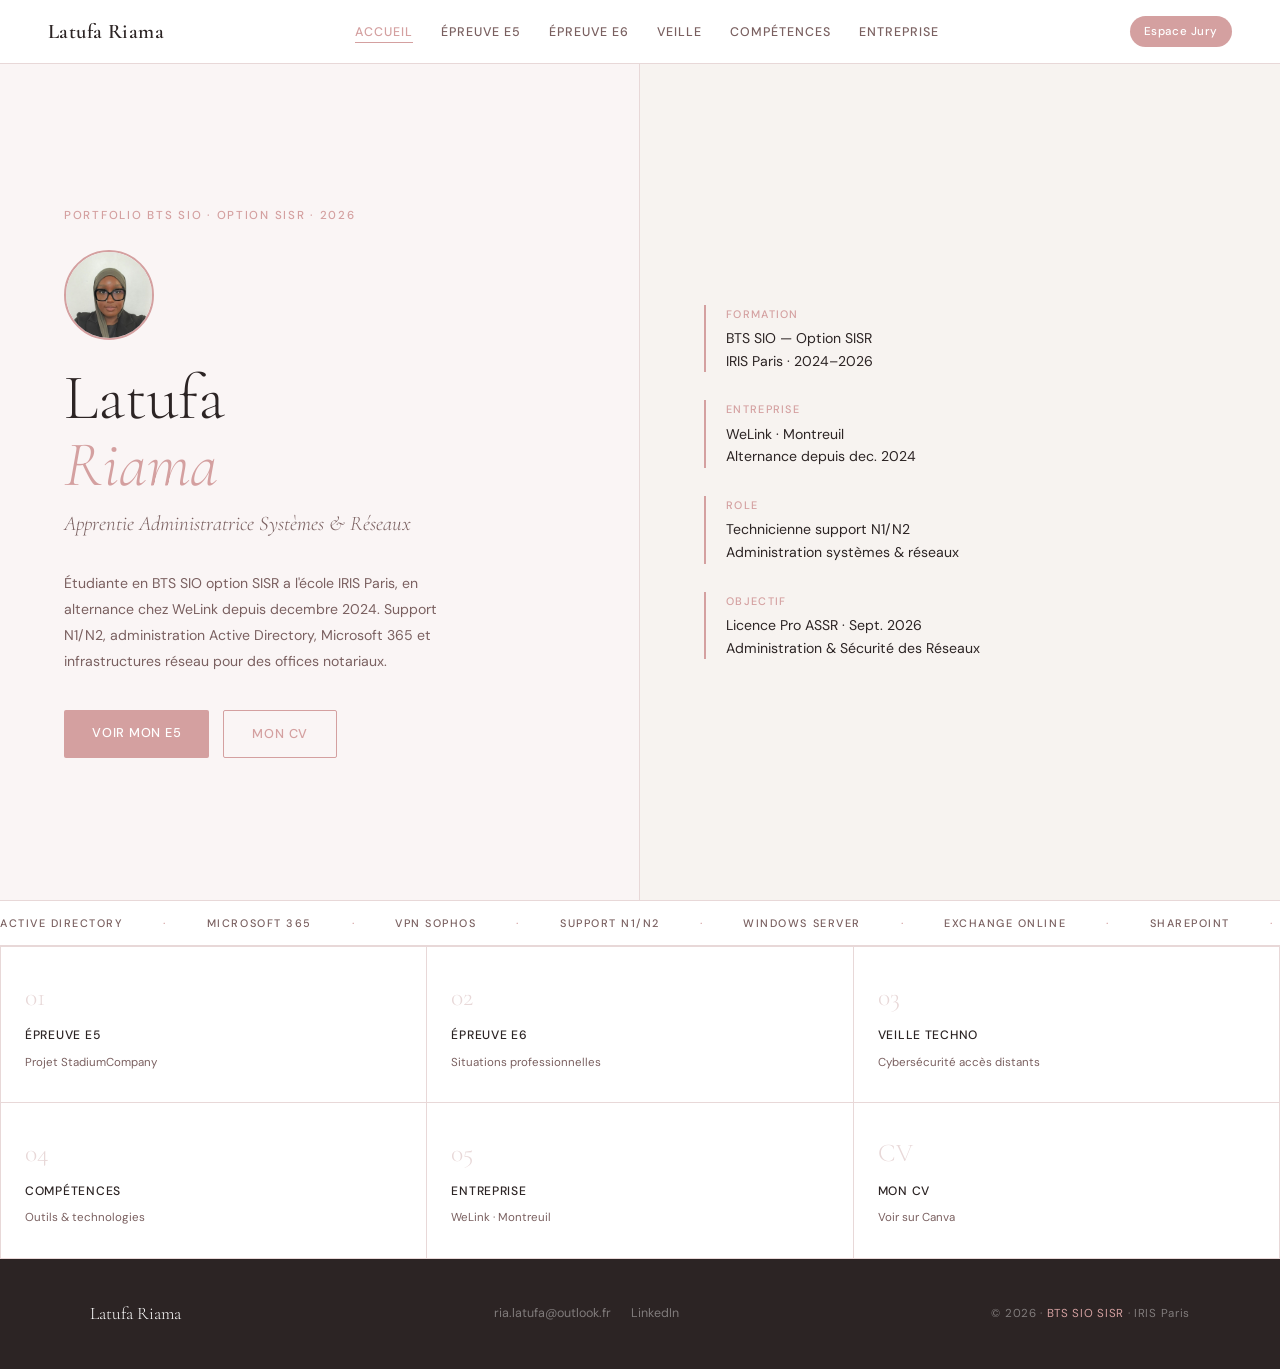
==== commit 6cff30b2: "Add files via upload" ====
--- a/index.html
+++ b/index.html
@@ -128,10 +128,10 @@
   <a href="index.html" class="nav-logo">Latufa Riama</a>
   <ul class="nav-links">
     <li><a href="index.html" class="active">Accueil</a></li>
-    <li><a href="e5.html">Epreuve E5</a></li>
-    <li><a href="e6.html">Epreuve E6</a></li>
+    <li><a href="e5.html">Épreuve E5</a></li>
+    <li><a href="e6.html">Épreuve E6</a></li>
     <li><a href="veille.html">Veille</a></li>
-    <li><a href="competences.html">Competences</a></li>
+    <li><a href="compétences.html">Compétences</a></li>
     <li><a href="entreprise.html">Entreprise</a></li>
   </ul>
   <div class="nav-jury">Espace Jury</div>
@@ -142,9 +142,9 @@
     <div class="hero-tag">Portfolio BTS SIO &middot; Option SISR &middot; 2026</div>
     <img src="Latufa.jpg" alt="Latufa Riama" class="hero-photo">
     <h1 class="hero-name">Latufa<br><em>Riama</em></h1>
-    <p class="hero-subtitle">Apprentie Administratrice Systemes &amp; Reseaux</p>
+    <p class="hero-subtitle">Apprentie Administratrice Systèmes &amp; Réseaux</p>
     <p class="hero-desc">
-      Etudiante en BTS SIO option SISR a l'ecole IRIS Paris, en alternance chez WeLink depuis decembre 2024. Support N1/N2, administration Active Directory, Microsoft 365 et infrastructures reseau pour des offices notariaux.
+      Étudiante en BTS SIO option SISR a l'école IRIS Paris, en alternance chez WeLink depuis decembre 2024. Support N1/N2, administration Active Directory, Microsoft 365 et infrastructures réseau pour des offices notariaux.
     </p>
     <div class="hero-btns">
       <a href="e5.html" class="btn-primary">Voir mon E5</a>
@@ -159,15 +159,15 @@
       </div>
       <div class="info-block fade-in">
         <div class="info-label">Entreprise</div>
-        <div class="info-value">WeLink &middot; Rosny-sous-Bois<br>Alternance depuis dec. 2024</div>
+        <div class="info-value">WeLink &middot; Montreuil<br>Alternance depuis dec. 2024</div>
       </div>
       <div class="info-block fade-in">
         <div class="info-label">Role</div>
-        <div class="info-value">Technicienne support N1/N2<br>Administration systemes &amp; reseaux</div>
+        <div class="info-value">Technicienne support N1/N2<br>Administration systèmes &amp; réseaux</div>
       </div>
       <div class="info-block fade-in">
         <div class="info-label">Objectif</div>
-        <div class="info-value">Licence Pro ASSR &middot; Sept. 2026<br>Administration &amp; Securite des Reseaux</div>
+        <div class="info-value">Licence Pro ASSR &middot; Sept. 2026<br>Administration &amp; Sécurité des Réseaux</div>
       </div>
     </div>
   </div>
@@ -201,28 +201,28 @@
 <div class="quick-nav">
   <a href="e5.html">
     <span class="qn-num">01</span>
-    <span class="qn-title">Epreuve E5</span>
+    <span class="qn-title">Épreuve E5</span>
     <span class="qn-desc">Projet StadiumCompany</span>
   </a>
   <a href="e6.html">
     <span class="qn-num">02</span>
-    <span class="qn-title">Epreuve E6</span>
+    <span class="qn-title">Épreuve E6</span>
     <span class="qn-desc">Situations professionnelles</span>
   </a>
   <a href="veille.html">
     <span class="qn-num">03</span>
     <span class="qn-title">Veille Techno</span>
-    <span class="qn-desc">Cybersecurite acces distants</span>
-  </a>
-  <a href="competences.html">
+    <span class="qn-desc">Cybersécurité accès distants</span>
+  </a>
+  <a href="compétences.html">
     <span class="qn-num">04</span>
-    <span class="qn-title">Competences</span>
+    <span class="qn-title">Compétences</span>
     <span class="qn-desc">Outils &amp; technologies</span>
   </a>
   <a href="entreprise.html">
     <span class="qn-num">05</span>
     <span class="qn-title">Entreprise</span>
-    <span class="qn-desc">WeLink &middot; Rosny-sous-Bois</span>
+    <span class="qn-desc">WeLink &middot; Montreuil</span>
   </a>
   <a href="https://www.canva.com/d/AqTCskv6i8lRGXp" target="_blank">
     <span class="qn-num">CV</span>
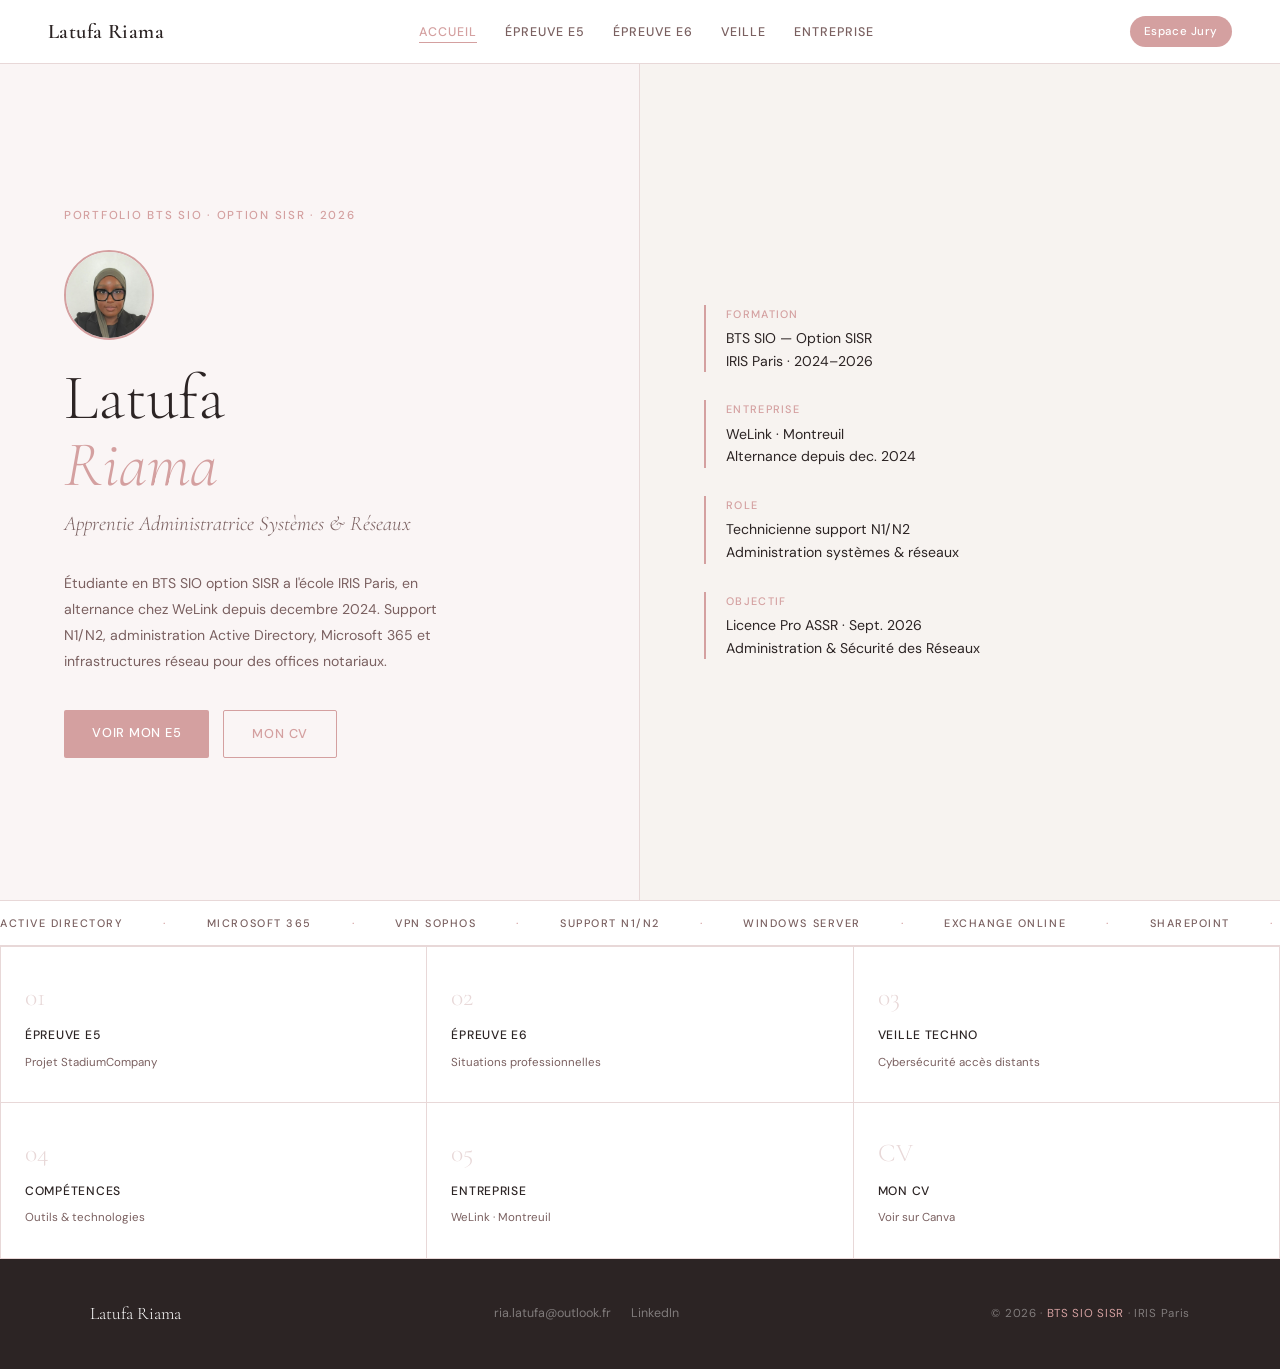
==== commit a740dbe2: "Add files via upload" ====
--- a/index.html
+++ b/index.html
@@ -131,7 +131,6 @@
     <li><a href="e5.html">Épreuve E5</a></li>
     <li><a href="e6.html">Épreuve E6</a></li>
     <li><a href="veille.html">Veille</a></li>
-    <li><a href="compétences.html">Compétences</a></li>
     <li><a href="entreprise.html">Entreprise</a></li>
   </ul>
   <div class="nav-jury">Espace Jury</div>
@@ -148,7 +147,7 @@
     </p>
     <div class="hero-btns">
       <a href="e5.html" class="btn-primary">Voir mon E5</a>
-      <a href="https://www.canva.com/d/AqTCskv6i8lRGXp" target="_blank" class="btn-outline">Mon CV</a>
+      <a href="CV_Latufa_Riama.pdf" target="_blank" class="btn-outline">Mon CV</a>
     </div>
   </div>
   <div class="hero-right">
@@ -214,7 +213,7 @@
     <span class="qn-title">Veille Techno</span>
     <span class="qn-desc">Cybersécurité accès distants</span>
   </a>
-  <a href="compétences.html">
+  <a href="competences.html">
     <span class="qn-num">04</span>
     <span class="qn-title">Compétences</span>
     <span class="qn-desc">Outils &amp; technologies</span>
@@ -224,7 +223,7 @@
     <span class="qn-title">Entreprise</span>
     <span class="qn-desc">WeLink &middot; Montreuil</span>
   </a>
-  <a href="https://www.canva.com/d/AqTCskv6i8lRGXp" target="_blank">
+  <a href="CV_Latufa_Riama.pdf" target="_blank">
     <span class="qn-num">CV</span>
     <span class="qn-title">Mon CV</span>
     <span class="qn-desc">Voir sur Canva</span>
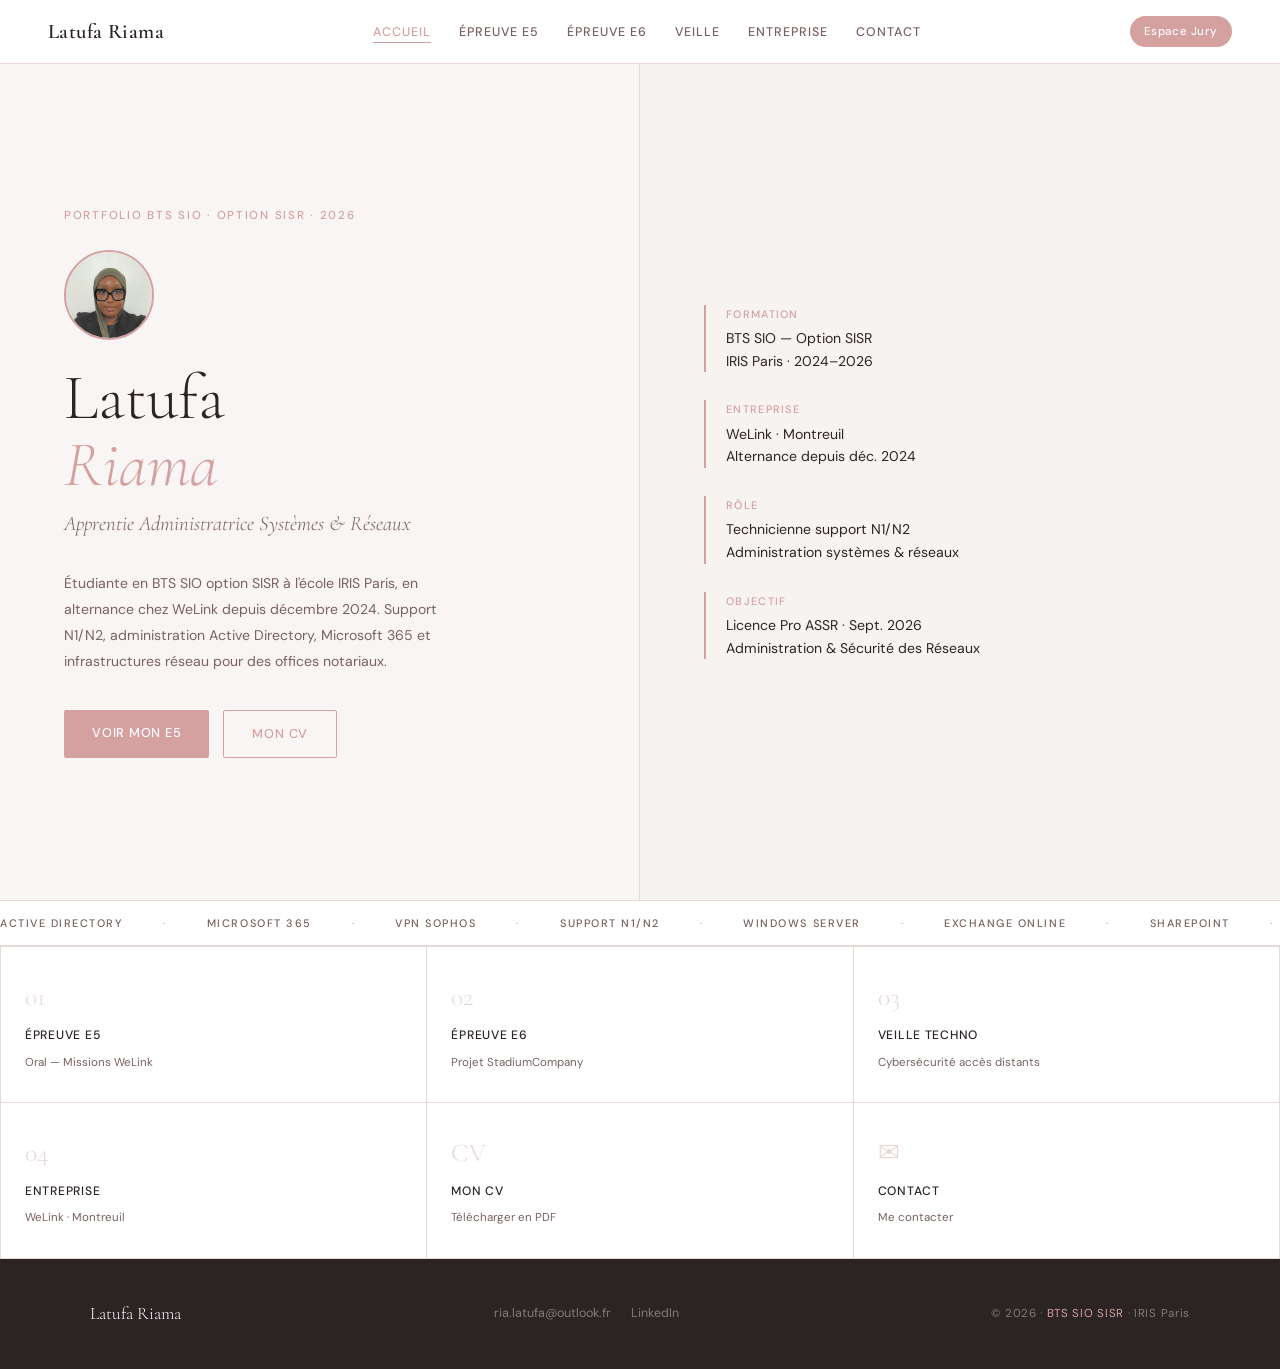
==== commit 0df635e3: "Add files via upload" ====
--- a/index.html
+++ b/index.html
@@ -20,110 +20,29 @@
     padding: 80px 64px;
     border-right: 1px solid var(--border);
   }
-  .hero-tag {
-    font-size: 0.72rem;
-    letter-spacing: 0.15em;
-    text-transform: uppercase;
-    color: var(--rose);
-    font-weight: 500;
-    margin-bottom: 24px;
-  }
-  .hero-photo {
-    width: 90px;
-    height: 90px;
-    border-radius: 50%;
-    object-fit: cover;
-    object-position: center top;
-    border: 2px solid var(--rose);
-    margin-bottom: 24px;
-  }
-  .hero-name {
-    font-family: 'Cormorant Garamond', serif;
-    font-size: clamp(3rem, 5vw, 4.5rem);
-    font-weight: 300;
-    line-height: 1.05;
-    margin-bottom: 8px;
-  }
-  .hero-name em { font-style: italic; color: var(--rose); }
-  .hero-subtitle {
-    font-family: 'Cormorant Garamond', serif;
-    font-size: 1.3rem;
-    font-weight: 300;
-    color: var(--text-light);
-    margin-bottom: 28px;
-    font-style: italic;
-  }
-  .hero-desc {
-    font-size: 0.88rem;
-    color: var(--text-light);
-    max-width: 400px;
-    margin-bottom: 36px;
-    line-height: 1.85;
-  }
-  .hero-btns { display: flex; gap: 14px; flex-wrap: wrap; }
-  .hero-right {
-    background: var(--beige);
-    display: flex;
-    flex-direction: column;
-    justify-content: center;
-    padding: 80px 64px;
-  }
-  .info-grid { display: grid; gap: 28px; }
-  .info-block { border-left: 2px solid var(--rose); padding-left: 20px; }
-  .info-label {
-    font-size: 0.68rem;
-    letter-spacing: 0.12em;
-    text-transform: uppercase;
-    color: var(--rose);
-    font-weight: 500;
-    margin-bottom: 4px;
-  }
-  .info-value { font-size: 0.88rem; color: var(--text); line-height: 1.6; }
-  .quick-nav {
-    display: grid;
-    grid-template-columns: repeat(3, 1fr);
-    border-top: 1px solid var(--border);
-    border-left: 1px solid var(--border);
-  }
-  .quick-nav a {
-    text-decoration: none;
-    padding: 28px 24px;
-    border-right: 1px solid var(--border);
-    border-bottom: 1px solid var(--border);
-    background: white;
-    transition: background 0.2s, transform 0.2s;
-    display: block;
-  }
-  .quick-nav a:hover { background: var(--rose-pale); transform: translateY(-2px); }
-  .qn-num {
-    font-family: 'Cormorant Garamond', serif;
-    font-size: 1.6rem;
-    font-weight: 300;
-    color: var(--border);
-    display: block;
-    margin-bottom: 6px;
-  }
-  .qn-title {
-    font-size: 0.76rem;
-    font-weight: 500;
-    color: var(--text);
-    display: block;
-    margin-bottom: 3px;
-    text-transform: uppercase;
-    letter-spacing: 0.06em;
-  }
-  .qn-desc { font-size: 0.72rem; color: var(--text-light); }
-  @media (max-width: 768px) {
-    .hero { grid-template-columns: 1fr; }
-    .hero-left, .hero-right { padding: 48px 24px; }
-    .quick-nav { grid-template-columns: 1fr 1fr; }
-  }
+  .hero-tag { font-size:0.72rem; letter-spacing:0.15em; text-transform:uppercase; color:var(--rose); font-weight:500; margin-bottom:24px; }
+  .hero-photo { width:90px; height:90px; border-radius:50%; object-fit:cover; object-position:center top; border:2px solid var(--rose); margin-bottom:24px; }
+  .hero-name { font-family:'Cormorant Garamond',serif; font-size:clamp(3rem,5vw,4.5rem); font-weight:300; line-height:1.05; margin-bottom:8px; }
+  .hero-name em { font-style:italic; color:var(--rose); }
+  .hero-subtitle { font-family:'Cormorant Garamond',serif; font-size:1.3rem; font-weight:300; color:var(--text-light); margin-bottom:28px; font-style:italic; }
+  .hero-desc { font-size:0.88rem; color:var(--text-light); max-width:400px; margin-bottom:36px; line-height:1.85; }
+  .hero-btns { display:flex; gap:14px; flex-wrap:wrap; }
+  .hero-right { background:var(--beige); display:flex; flex-direction:column; justify-content:center; padding:80px 64px; }
+  .info-grid { display:grid; gap:28px; }
+  .info-block { border-left:2px solid var(--rose); padding-left:20px; }
+  .info-label { font-size:0.68rem; letter-spacing:0.12em; text-transform:uppercase; color:var(--rose); font-weight:500; margin-bottom:4px; }
+  .info-value { font-size:0.88rem; color:var(--text); line-height:1.6; }
+  .quick-nav { display:grid; grid-template-columns:repeat(3,1fr); border-top:1px solid var(--border); border-left:1px solid var(--border); }
+  .quick-nav a { text-decoration:none; padding:28px 24px; border-right:1px solid var(--border); border-bottom:1px solid var(--border); background:white; transition:background 0.2s,transform 0.2s; display:block; }
+  .quick-nav a:hover { background:var(--rose-pale); transform:translateY(-2px); }
+  .qn-num { font-family:'Cormorant Garamond',serif; font-size:1.6rem; font-weight:300; color:var(--border); display:block; margin-bottom:6px; }
+  .qn-title { font-size:0.76rem; font-weight:500; color:var(--text); display:block; margin-bottom:3px; text-transform:uppercase; letter-spacing:0.06em; }
+  .qn-desc { font-size:0.72rem; color:var(--text-light); }
+  @media(max-width:768px){ .hero{grid-template-columns:1fr;} .hero-left,.hero-right{padding:48px 24px;} .quick-nav{grid-template-columns:1fr 1fr;} }
 </style>
 </head>
 <body>
-
 <div class="scroll-progress" id="scrollProgress"></div>
-
 <nav>
   <a href="index.html" class="nav-logo">Latufa Riama</a>
   <ul class="nav-links">
@@ -132,6 +51,7 @@
     <li><a href="e6.html">Épreuve E6</a></li>
     <li><a href="veille.html">Veille</a></li>
     <li><a href="entreprise.html">Entreprise</a></li>
+    <li><a href="contact.html">Contact</a></li>
   </ul>
   <div class="nav-jury">Espace Jury</div>
 </nav>
@@ -142,9 +62,7 @@
     <img src="Latufa.jpg" alt="Latufa Riama" class="hero-photo">
     <h1 class="hero-name">Latufa<br><em>Riama</em></h1>
     <p class="hero-subtitle">Apprentie Administratrice Systèmes &amp; Réseaux</p>
-    <p class="hero-desc">
-      Étudiante en BTS SIO option SISR a l'école IRIS Paris, en alternance chez WeLink depuis decembre 2024. Support N1/N2, administration Active Directory, Microsoft 365 et infrastructures réseau pour des offices notariaux.
-    </p>
+    <p class="hero-desc">Étudiante en BTS SIO option SISR à l'école IRIS Paris, en alternance chez WeLink depuis décembre 2024. Support N1/N2, administration Active Directory, Microsoft 365 et infrastructures réseau pour des offices notariaux.</p>
     <div class="hero-btns">
       <a href="e5.html" class="btn-primary">Voir mon E5</a>
       <a href="CV_Latufa_Riama.pdf" target="_blank" class="btn-outline">Mon CV</a>
@@ -158,10 +76,10 @@
       </div>
       <div class="info-block fade-in">
         <div class="info-label">Entreprise</div>
-        <div class="info-value">WeLink &middot; Montreuil<br>Alternance depuis dec. 2024</div>
+        <div class="info-value">WeLink &middot; Montreuil<br>Alternance depuis déc. 2024</div>
       </div>
       <div class="info-block fade-in">
-        <div class="info-label">Role</div>
+        <div class="info-label">Rôle</div>
         <div class="info-value">Technicienne support N1/N2<br>Administration systèmes &amp; réseaux</div>
       </div>
       <div class="info-block fade-in">
@@ -185,7 +103,6 @@
     <span>NAS Synology</span><span class="dot">&middot;</span>
     <span>RDP / TSE</span><span class="dot">&middot;</span>
     <span>Azure AD</span><span class="dot">&middot;</span>
-    <span>VLAN &amp; Routage</span><span class="dot">&middot;</span>
     <span>Active Directory</span><span class="dot">&middot;</span>
     <span>Microsoft 365</span><span class="dot">&middot;</span>
     <span>VPN Sophos</span><span class="dot">&middot;</span>
@@ -201,32 +118,32 @@
   <a href="e5.html">
     <span class="qn-num">01</span>
     <span class="qn-title">Épreuve E5</span>
-    <span class="qn-desc">Projet StadiumCompany</span>
+    <span class="qn-desc">Oral — Missions WeLink</span>
   </a>
   <a href="e6.html">
     <span class="qn-num">02</span>
     <span class="qn-title">Épreuve E6</span>
-    <span class="qn-desc">Situations professionnelles</span>
+    <span class="qn-desc">Projet StadiumCompany</span>
   </a>
   <a href="veille.html">
     <span class="qn-num">03</span>
     <span class="qn-title">Veille Techno</span>
     <span class="qn-desc">Cybersécurité accès distants</span>
   </a>
-  <a href="competences.html">
+  <a href="entreprise.html">
     <span class="qn-num">04</span>
-    <span class="qn-title">Compétences</span>
-    <span class="qn-desc">Outils &amp; technologies</span>
-  </a>
-  <a href="entreprise.html">
-    <span class="qn-num">05</span>
     <span class="qn-title">Entreprise</span>
     <span class="qn-desc">WeLink &middot; Montreuil</span>
   </a>
   <a href="CV_Latufa_Riama.pdf" target="_blank">
     <span class="qn-num">CV</span>
     <span class="qn-title">Mon CV</span>
-    <span class="qn-desc">Voir sur Canva</span>
+    <span class="qn-desc">Télécharger en PDF</span>
+  </a>
+  <a href="contact.html">
+    <span class="qn-num">&#9993;</span>
+    <span class="qn-title">Contact</span>
+    <span class="qn-desc">Me contacter</span>
   </a>
 </div>
 
@@ -240,19 +157,11 @@
     <div class="footer-copy">&copy; 2026 &middot; <span>BTS SIO SISR</span> &middot; IRIS Paris</div>
   </div>
 </footer>
-
 <script>
   const progressBar = document.getElementById("scrollProgress");
-  window.addEventListener("scroll", () => {
-    const pct = window.scrollY / (document.documentElement.scrollHeight - window.innerHeight) * 100;
-    if(progressBar) progressBar.style.width = pct + "%";
-  });
-  const obs = new IntersectionObserver(entries => {
-    entries.forEach((e, i) => {
-      if (e.isIntersecting) { setTimeout(() => e.target.classList.add("visible"), i * 100); obs.unobserve(e.target); }
-    });
-  }, { threshold: 0.08 });
-  document.querySelectorAll(".fade-in").forEach(el => obs.observe(el));
+  window.addEventListener("scroll", () => { const pct = window.scrollY / (document.documentElement.scrollHeight - window.innerHeight) * 100; if(progressBar) progressBar.style.width = pct + "%"; });
+  const obs = new IntersectionObserver(entries => { entries.forEach((e,i) => { if(e.isIntersecting){setTimeout(()=>e.target.classList.add("visible"),i*100);obs.unobserve(e.target);} }); },{threshold:0.08});
+  document.querySelectorAll(".fade-in").forEach(el=>obs.observe(el));
 </script>
 </body>
 </html>
